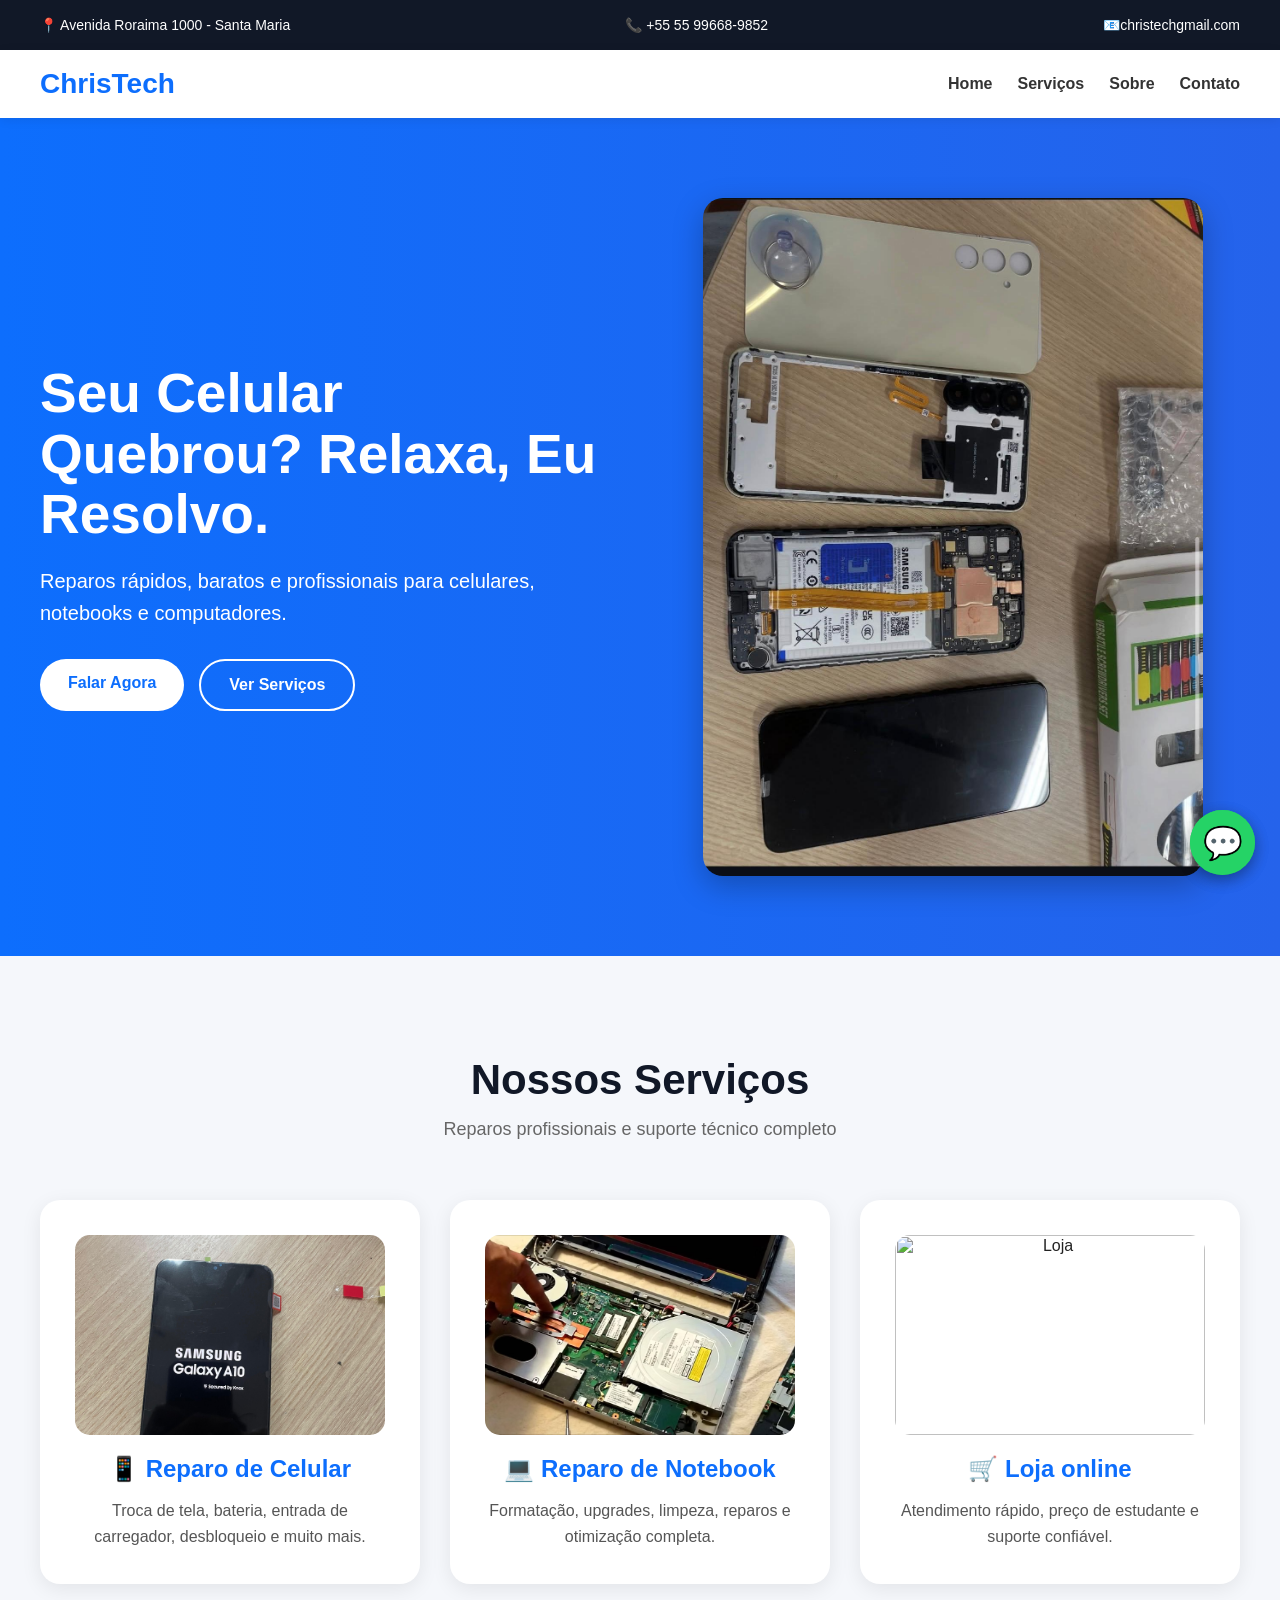
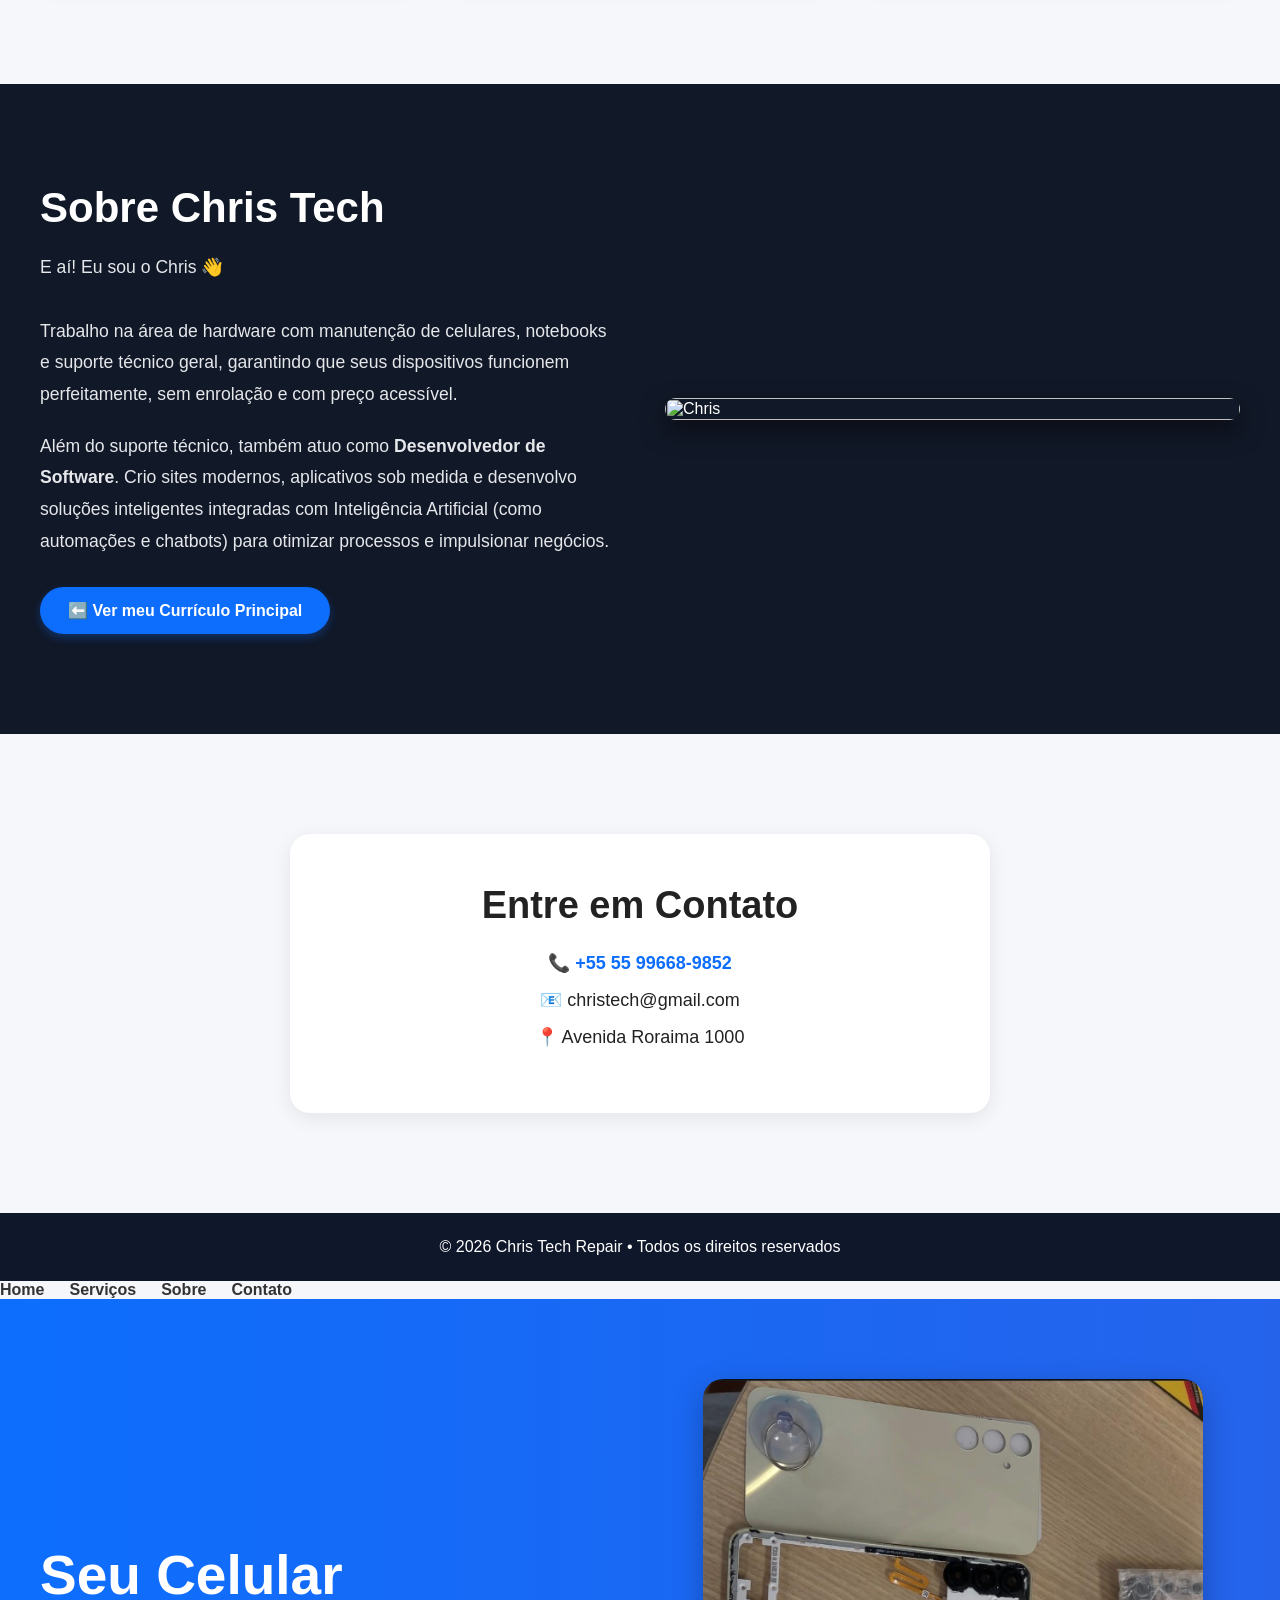
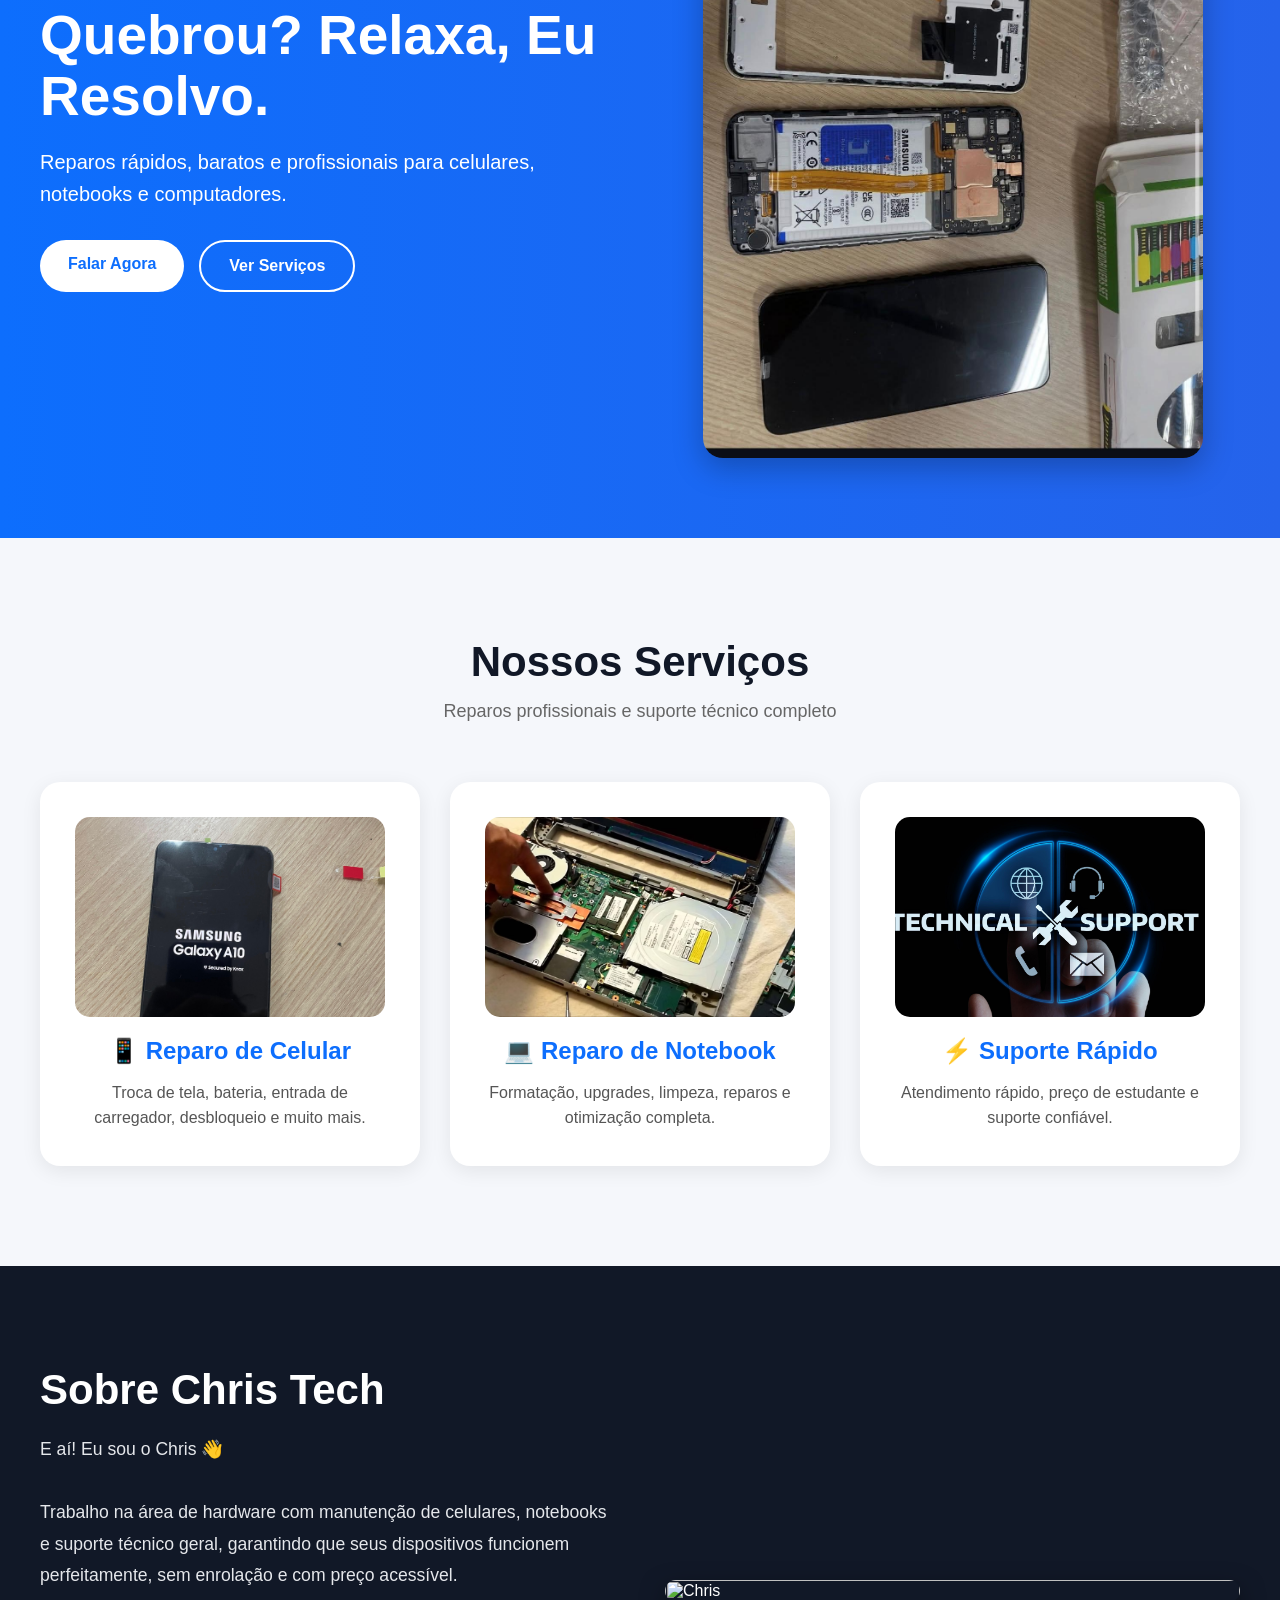
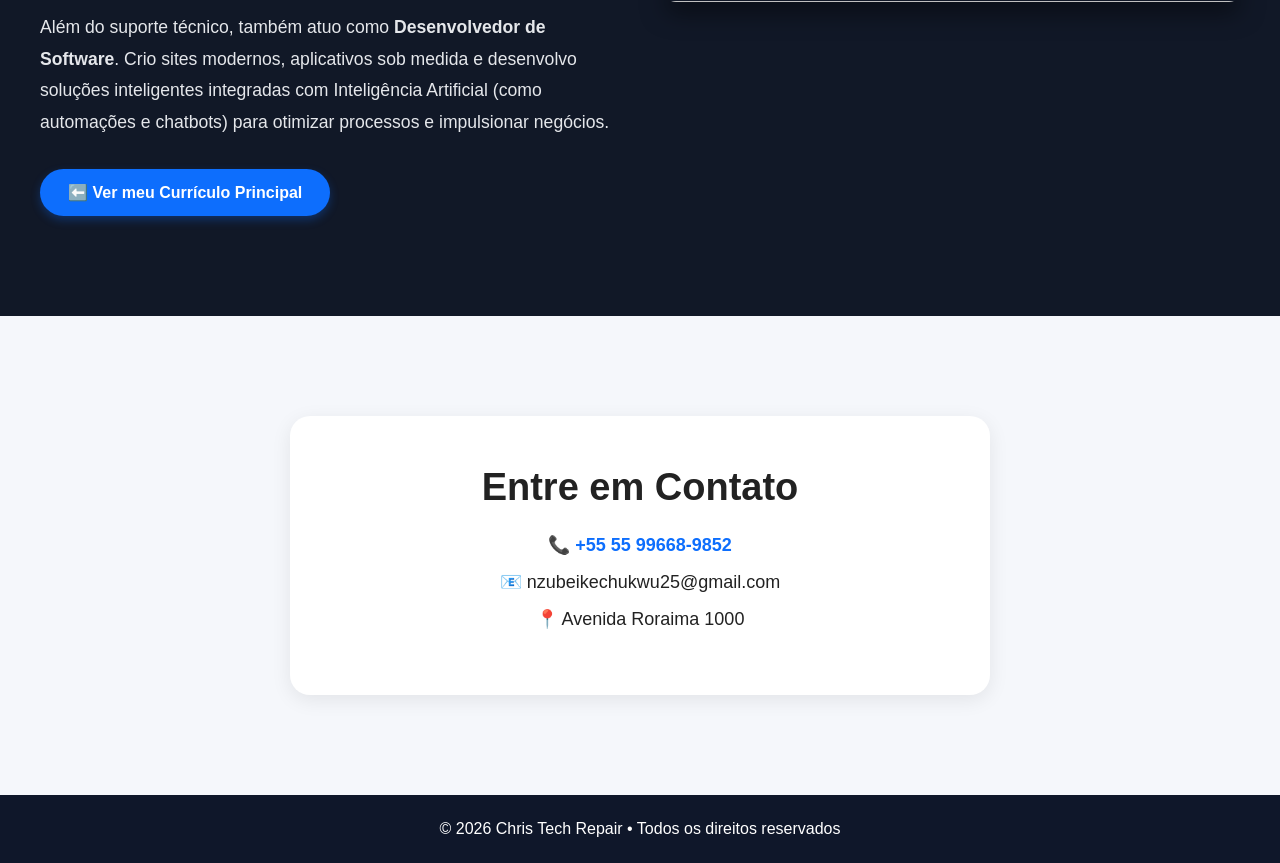
==== chrisTech.html @ 91129346 "Update chrisTech.html" ====
<html lang="pt-BR">
<head>
<meta charset="UTF-8" />
<meta name="viewport" content="width=device-width, initial-scale=1.0"/>

<title>Chris Tech Repair</title>

<style>
    /* RESET */
    * {
        margin:0;
        padding:0;
        box-sizing:border-box;
        font-family:Arial, sans-serif;
    }

    html {
        scroll-behavior:smooth;
    }

    body {
        background:#f5f7fb;
        color:#222;
    }

    /* TOP BAR */
    .top-bar {
        background:#111827;
        color:white;
        padding:12px 40px;
        display:flex;
        justify-content:space-between;
        flex-wrap:wrap;
        font-size:14px;
    }

    .top-bar span {
        margin:5px 0;
    }

    /* NAVBAR */
    nav {
        background:white;
        padding:18px 40px;
        display:flex;
        justify-content:space-between;
        align-items:center;
        box-shadow:0 2px 10px rgba(0,0,0,0.08);
        position:sticky;
        top:0;
        z-index:1000;
    }

    .logo {
        font-size:28px;
        font-weight:bold;
        color:#0d6efd;
    }

    .nav-links {
        display:flex;
        gap:25px;
    }

    .nav-links a {
        text-decoration:none;
        color:#333;
        font-weight:bold;
        transition:0.3s;
    }

    .nav-links a:hover {
        color:#0d6efd;
    }

    /* HERO */
    .hero {
        min-height:90vh;
        display:flex;
        justify-content:center;
        align-items:center;
        padding:80px 40px;
        background:linear-gradient(to right,#0d6efd,#2563eb);
        color:white;
    }

    .hero-container {
        max-width:1200px;
        width:100%;
        display:flex;
        align-items:center;
        justify-content:space-between;
        gap:50px;
        flex-wrap:wrap;
    }

    .hero-text {
        flex:1;
    }

    .hero-text h1 {
        font-size:55px;
        margin-bottom:20px;
        line-height:1.1;
    }

    .hero-text p {
        font-size:20px;
        margin-bottom:30px;
        line-height:1.6;
    }

    .hero-buttons {
        display:flex;
        gap:15px;
        flex-wrap:wrap;
    }

    .btn {
        padding:15px 28px;
        border-radius:40px;
        text-decoration:none;
        font-weight:bold;
        transition:0.3s;
    }

    .btn-primary {
        background:white;
        color:#0d6efd;
    }

    .btn-primary:hover {
        transform:translateY(-4px);
        box-shadow: 0 5px 15px rgba(255,255,255,0.2);
    }

    .btn-secondary {
        border:2px solid white;
        color:white;
    }

    .btn-secondary:hover {
        background:white;
        color:#0d6efd;
    }

    .hero-image {
        flex:1;
        text-align:center;
    }

    .hero-image img {
        width:100%;
        max-width:500px;
        border-radius:20px;
        box-shadow:0 10px 30px rgba(0,0,0,0.25);
    }

    /* SERVICES */
    .services {
        padding:100px 40px;
        text-align:center;
    }

    .section-title {
        font-size:42px;
        margin-bottom:15px;
        color:#111827;
    }

    .section-subtitle {
        color:#666;
        margin-bottom:60px;
        font-size:18px;
    }

    .service-grid {
        display:grid;
        grid-template-columns:repeat(auto-fit,minmax(280px,1fr));
        gap:30px;
    }

    .card {
        background:white;
        padding:35px;
        border-radius:20px;
        box-shadow:0 5px 20px rgba(0,0,0,0.08);
        transition:0.3s;
    }

    .card:hover {
        transform:translateY(-10px);
        box-shadow:0 12px 25px rgba(0,0,0,0.12);
    }

    .card img {
        width:100%;
        height:200px;
        object-fit:cover;
        border-radius:15px;
        margin-bottom:20px;
    }

    .card h3 {
        margin-bottom:15px;
        color:#0d6efd;
        font-size:24px;
    }

    .card p {
        color:#555;
        line-height:1.6;
    }

    /* ABOUT */
    .about {
        padding:100px 40px;
        background:#111827;
        color:white;
    }

    .about-container {
        max-width:1200px;
        margin:auto;
        display:flex;
        align-items:center;
        gap:50px;
        flex-wrap:wrap;
    }

    .about-text {
        flex:1;
        text-align:left;
    }

    .about-text h2 {
        font-size:42px;
        margin-bottom:20px;
        color:#ffffff;
    }

    .about-text p {
        line-height:1.8;
        font-size:1.1rem;
        margin-bottom:20px;
        color:#e5e7eb;
    }

    .about-image {
        flex:1;
    }

    .about-image img {
        width:100%;
        border-radius:20px;
        box-shadow:0 10px 25px rgba(0,0,0,0.5);
    }

    /* ACTIONS & BACK BUTTON */
    .about-actions {
        margin-top: 30px;
        text-align: left;
    }

    .btn-back {
        display: inline-block;
        background: #0d6efd;
        color: #fff;
        padding: 14px 28px;
        border-radius: 40px;
        font-weight: bold;
        text-decoration: none;
        transition: all 0.3s ease;
        box-shadow: 0 4px 10px rgba(13, 110, 253, 0.3);
    }

    .btn-back:hover {
        background: #0b5ed7;
        transform: translateY(-3px);
        box-shadow: 0 6px 15px rgba(13, 110, 253, 0.5);
    }

    /* CONTACT */
    .contact {
        padding:100px 40px;
        text-align:center;
    }

    .contact-box {
        max-width:700px;
        margin:auto;
        background:white;
        padding:50px;
        border-radius:20px;
        box-shadow:0 5px 20px rgba(0,0,0,0.08);
    }

    .contact-box h2 {
        margin-bottom:25px;
        font-size:38px;
    }

    .contact-box p {
        margin:15px 0;
        font-size:18px;
    }

    /* WHATSAPP */
    .whatsapp {
        position:fixed;
        bottom:25px;
        right:25px;
        background:#25D366;
        color:white;
        width:65px;
        height:65px;
        border-radius:50%;
        display:flex;
        justify-content:center;
        align-items:center;
        font-size:32px;
        text-decoration:none;
        box-shadow:0 5px 15px rgba(0,0,0,0.2);
        transition: 0.3s ease;
        z-index: 999;
    }

    .whatsapp:hover {
        transform: scale(1.1);
    }

    /* FOOTER */
    footer {
        background:#0f172a;
        color:white;
        text-align:center;
        padding:25px;
    }

    /* MOBILE RESPONSIVE */
    @media(max-width:900px){
        .hero-text h1{
            font-size:40px;
        }

        .hero{
            text-align:center;
        }

        .hero-buttons {
            justify-content: center;
        }

        .nav-links{
            display:none;
        }

        .top-bar{
            flex-direction:column;
            text-align:center;
        }

        .about-text {
            text-align: center;
        }

        .about-actions {
            text-align: center;
        }
    }
</style>
</head>

<body>

<div class="top-bar">
    <span>📍 Avenida Roraima 1000 - Santa Maria</span>
    <span><a href="redirect.html" style="color: inherit; text-decoration: none;">📞 +55 55 99668-9852</a></span>
    <span>📧christechgmail.com</span>
</div>

<nav>
    <div class="logo">ChrisTech</div>
    <div class="nav-links">
        <a href="#">Home</a>
        <a href="#services">Serviços</a>
        <a href="#about">Sobre</a>
        <a href="#contact">Contato</a>
    </div>
</nav>

<section class="hero">
    <div class="hero-container">
        <div class="hero-text">
            <h1>Seu Celular Quebrou? Relaxa, Eu Resolvo.</h1>
            <p>
                Reparos rápidos, baratos e profissionais para celulares,
                notebooks e computadores.
            </p>
            <div class="hero-buttons">
                <a href="redirect.html" class="btn btn-primary">Falar Agora</a>
                <a href="#services" class="btn btn-secondary">Ver Serviços</a>
            </div>
        </div>
        <div class="hero-image">
            <img src="repair.jpg" alt="Repair">
        </div>
    </div>
</section>

<section class="services" id="services">
    <h2 class="section-title">Nossos Serviços</h2>
    <p class="section-subtitle">
        Reparos profissionais e suporte técnico completo
    </p>

    <div class="service-grid">
        <div class="card">
            <img src="phone-repair.jpg" alt="Phone Repair">
            <h3>📱 Reparo de Celular</h3>
            <p>
                Troca de tela, bateria, entrada de carregador,
                desbloqueio e muito mais.
            </p>
        </div>

        <div class="card">
            <img src="laptop-repair.jpg" alt="Laptop Repair">
            <h3>💻 Reparo de Notebook</h3>
            <p>
                Formatação, upgrades, limpeza,
                reparos e otimização completa.
            </p>
        </div>

        <div class="card">
            <img src="loja.webp" alt="Loja">
            <h3>🛒 Loja online</h3></h3>
            <p>
                Atendimento rápido, preço de estudante
                e suporte confiável.
            </p>
        </div>
    </div>
</section>

<section class="about" id="about">
    <div class="about-container">
        <div class="about-text">
            <h2>Sobre Chris Tech</h2>
            <p>
                E aí! Eu sou o Chris 👋<br><br>
                Trabalho na área de hardware com manutenção de celulares, notebooks e suporte técnico geral, garantindo que seus dispositivos funcionem perfeitamente, sem enrolação e com preço acessível.
            </p>
            <p>
                Além do suporte técnico, também atuo como <strong>Desenvolvedor de Software</strong>. Crio sites modernos, aplicativos sob medida e desenvolvo soluções inteligentes integradas com Inteligência Artificial (como automações e chatbots) para otimizar processos e impulsionar negócios.
            </p>
            
            <div class="about-actions">
                <a href="index.html" class="btn-back">⬅️ Ver meu Currículo Principal</a>
            </div>
        </div>

        <div class="about-image">
            <img src="profile.jpg" alt="Chris">
        </div>
    </div>
</section>

<section class="contact" id="contact">
    <div class="contact-box">
        <h2>Entre em Contato</h2>
        <p><a href="redirect.html" style="color: #0d6efd; text-decoration: none; font-weight: bold;">📞 +55 55 99668-9852</a></p>
        <p>📧 christech@gmail.com</p>
        <p>📍 Avenida Roraima 1000</p>
    </div>
</section>

<a class="whatsapp" href="redirect.html">💬</a>

<footer>
    <p>© 2026 Chris Tech Repair • Todos os direitos reservados</p>
</footer>
    <div class="nav-links">
        <a href="#">Home</a>
        <a href="#services">Serviços</a>
        <a href="#about">Sobre</a>
        <a href="#contact">Contato</a>
    </div>
</nav>

<section class="hero">
    <div class="hero-container">
        <div class="hero-text">
            <h1>Seu Celular Quebrou? Relaxa, Eu Resolvo.</h1>
            <p>
                Reparos rápidos, baratos e profissionais para celulares,
                notebooks e computadores.
            </p>
            <div class="hero-buttons">
                <a href="redirect.html" class="btn btn-primary">Falar Agora</a>
                <a href="#services" class="btn btn-secondary">Ver Serviços</a>
            </div>
        </div>
        <div class="hero-image">
            <img src="repair.jpg" alt="Repair">
        </div>
    </div>
</section>

<section class="services" id="services">
    <h2 class="section-title">Nossos Serviços</h2>
    <p class="section-subtitle">
        Reparos profissionais e suporte técnico completo
    </p>

    <div class="service-grid">
        <div class="card">
            <img src="phone-repair.jpg" alt="Phone Repair">
            <h3>📱 Reparo de Celular</h3>
            <p>
                Troca de tela, bateria, entrada de carregador,
                desbloqueio e muito mais.
            </p>
        </div>

        <div class="card">
            <img src="laptop-repair.jpg" alt="Laptop Repair">
            <h3>💻 Reparo de Notebook</h3>
            <p>
                Formatação, upgrades, limpeza,
                reparos e otimização completa.
            </p>
        </div>

        <div class="card">
            <img src="support.jpg" alt="Support">
            <h3>⚡ Suporte Rápido</h3>
            <p>
                Atendimento rápido, preço de estudante
                e suporte confiável.
            </p>
        </div>
    </div>
</section>

<section class="about" id="about">
    <div class="about-container">
        <div class="about-text">
            <h2>Sobre Chris Tech</h2>
            <p>
                E aí! Eu sou o Chris 👋<br><br>
                Trabalho na área de hardware com manutenção de celulares, notebooks e suporte técnico geral, garantindo que seus dispositivos funcionem perfeitamente, sem enrolação e com preço acessível.
            </p>
            <p>
                Além do suporte técnico, também atuo como <strong>Desenvolvedor de Software</strong>. Crio sites modernos, aplicativos sob medida e desenvolvo soluções inteligentes integradas com Inteligência Artificial (como automações e chatbots) para otimizar processos e impulsionar negócios.
            </p>
            
            <div class="about-actions">
                <a href="index.html" class="btn-back">⬅️ Ver meu Currículo Principal</a>
            </div>
        </div>

        <div class="about-image">
            <img src="profile.jpg" alt="Chris">
        </div>
    </div>
</section>

<section class="contact" id="contact">
    <div class="contact-box">
        <h2>Entre em Contato</h2>
        <p><a href="redirect.html" style="color: #0d6efd; text-decoration: none; font-weight: bold;">📞 +55 55 99668-9852</a></p>
        <p>📧 nzubeikechukwu25@gmail.com</p>
        <p>📍 Avenida Roraima 1000</p>
    </div>
</section>

<a class="whatsapp" href="redirect.html">💬</a>

<footer>
    <p>© 2026 Chris Tech Repair • Todos os direitos reservados</p>
</footer>

</body>
    <!-- Google tag (gtag.js) -->
<script async src="https://www.googletagmanager.com/gtag/js?id=G-8LWKJB76ZL">
</script>
<script>
  window.dataLayer = window.dataLayer || [];
  function gtag(){dataLayer.push(arguments);}
  gtag('js', new Date());

  gtag('config', 'G-8LWKJB76ZL');
</script>
</body>
    
</html>
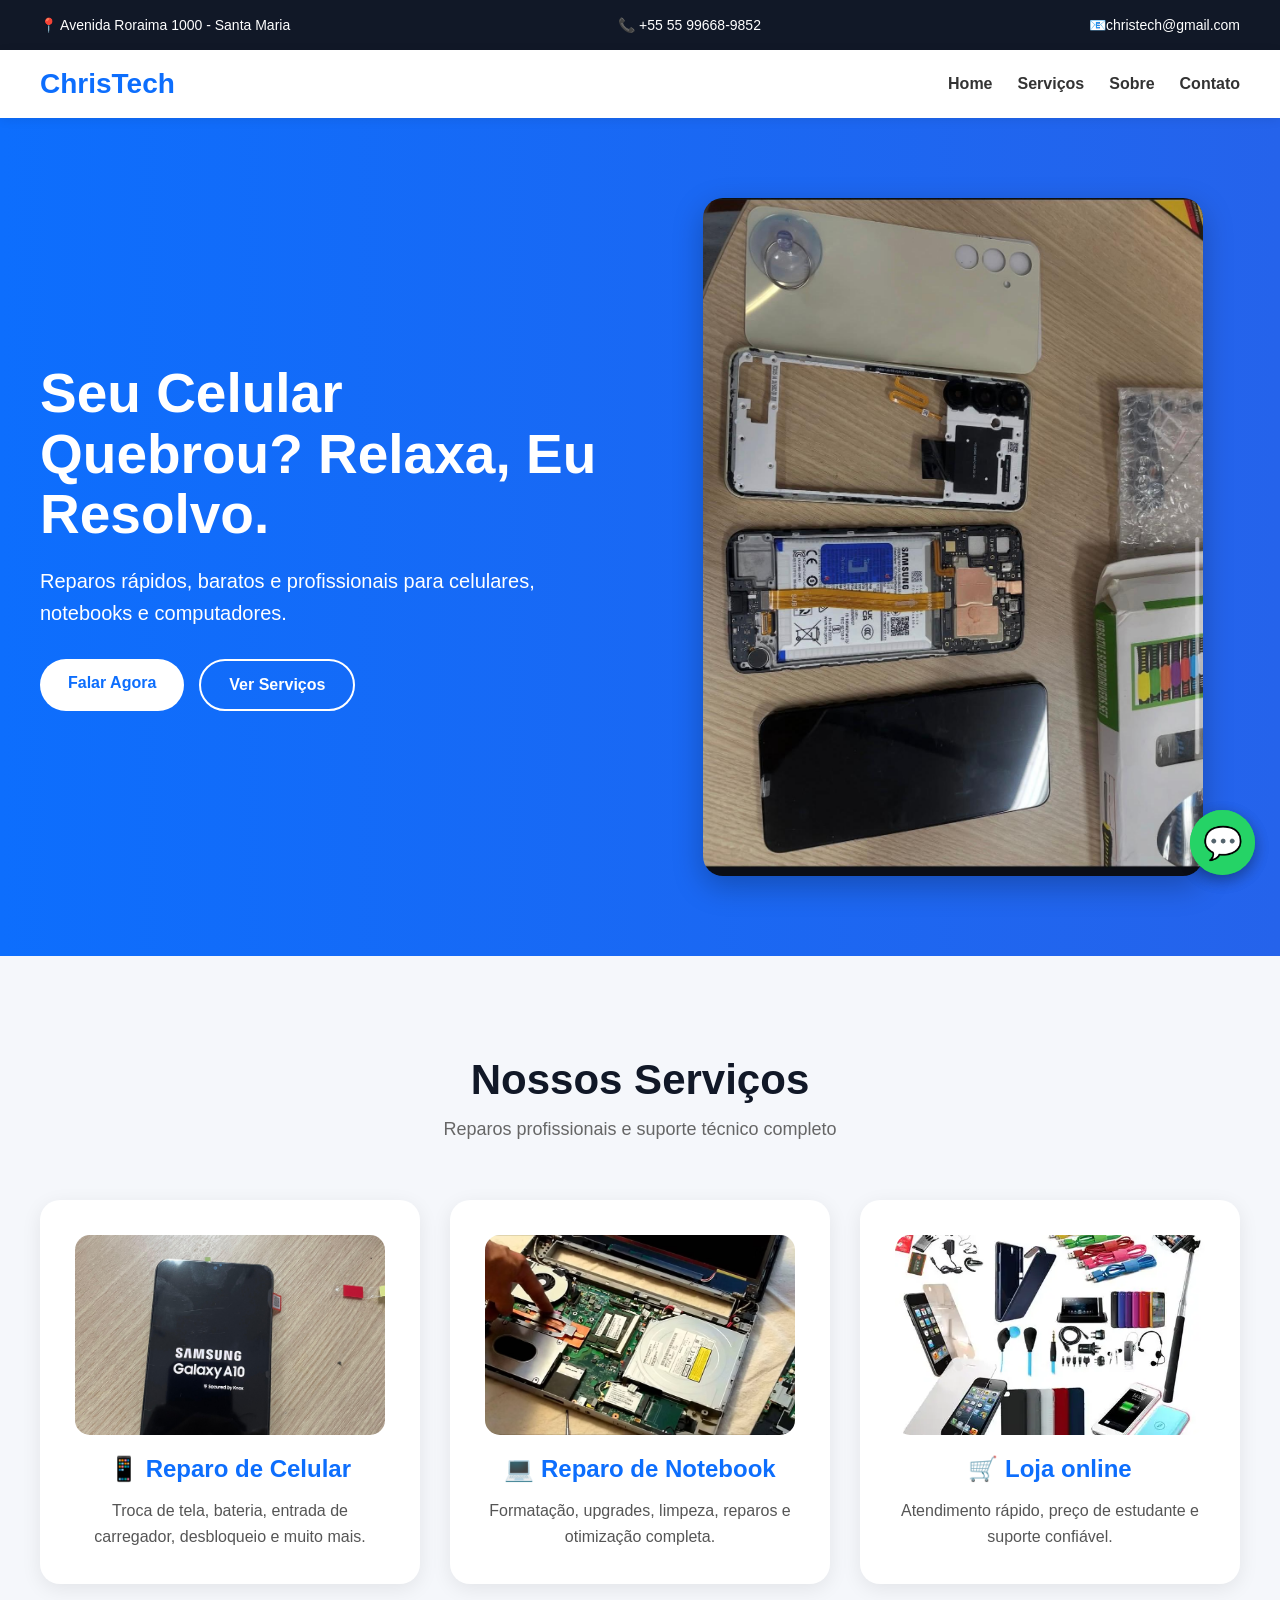
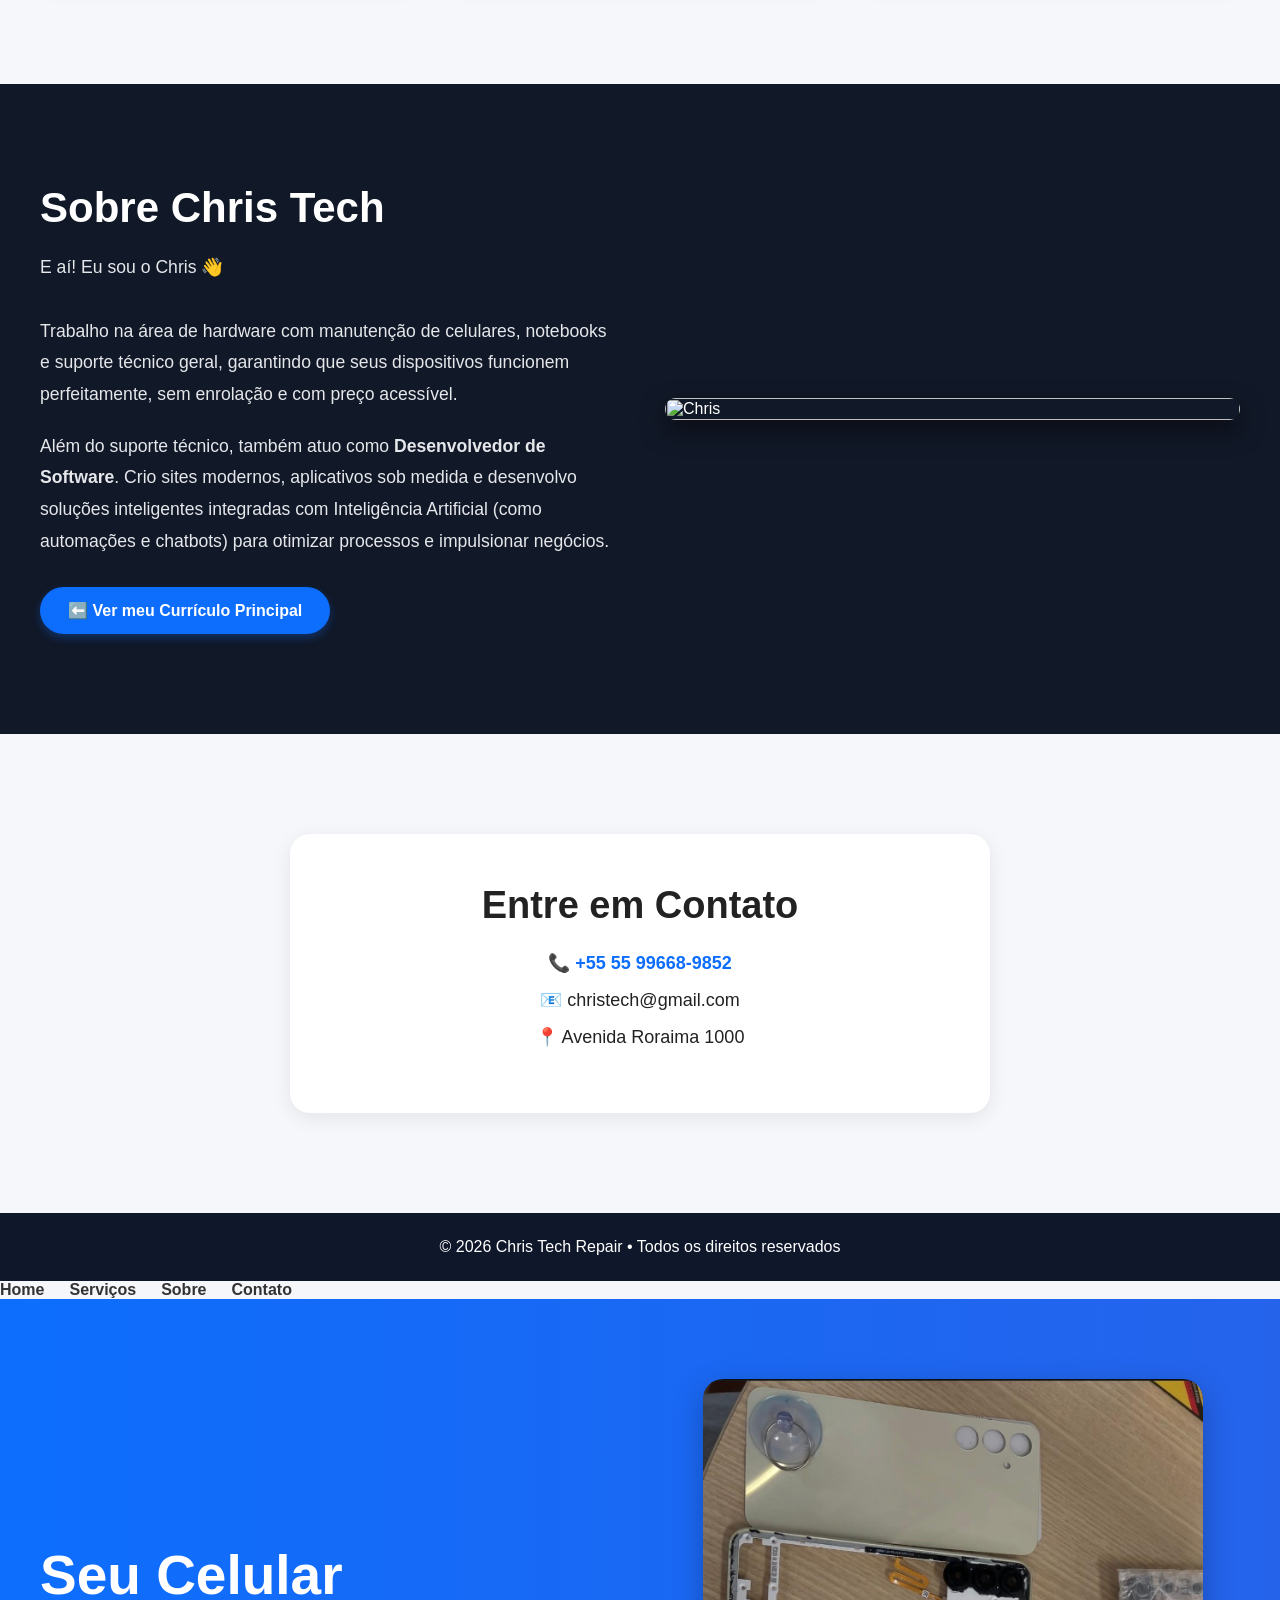
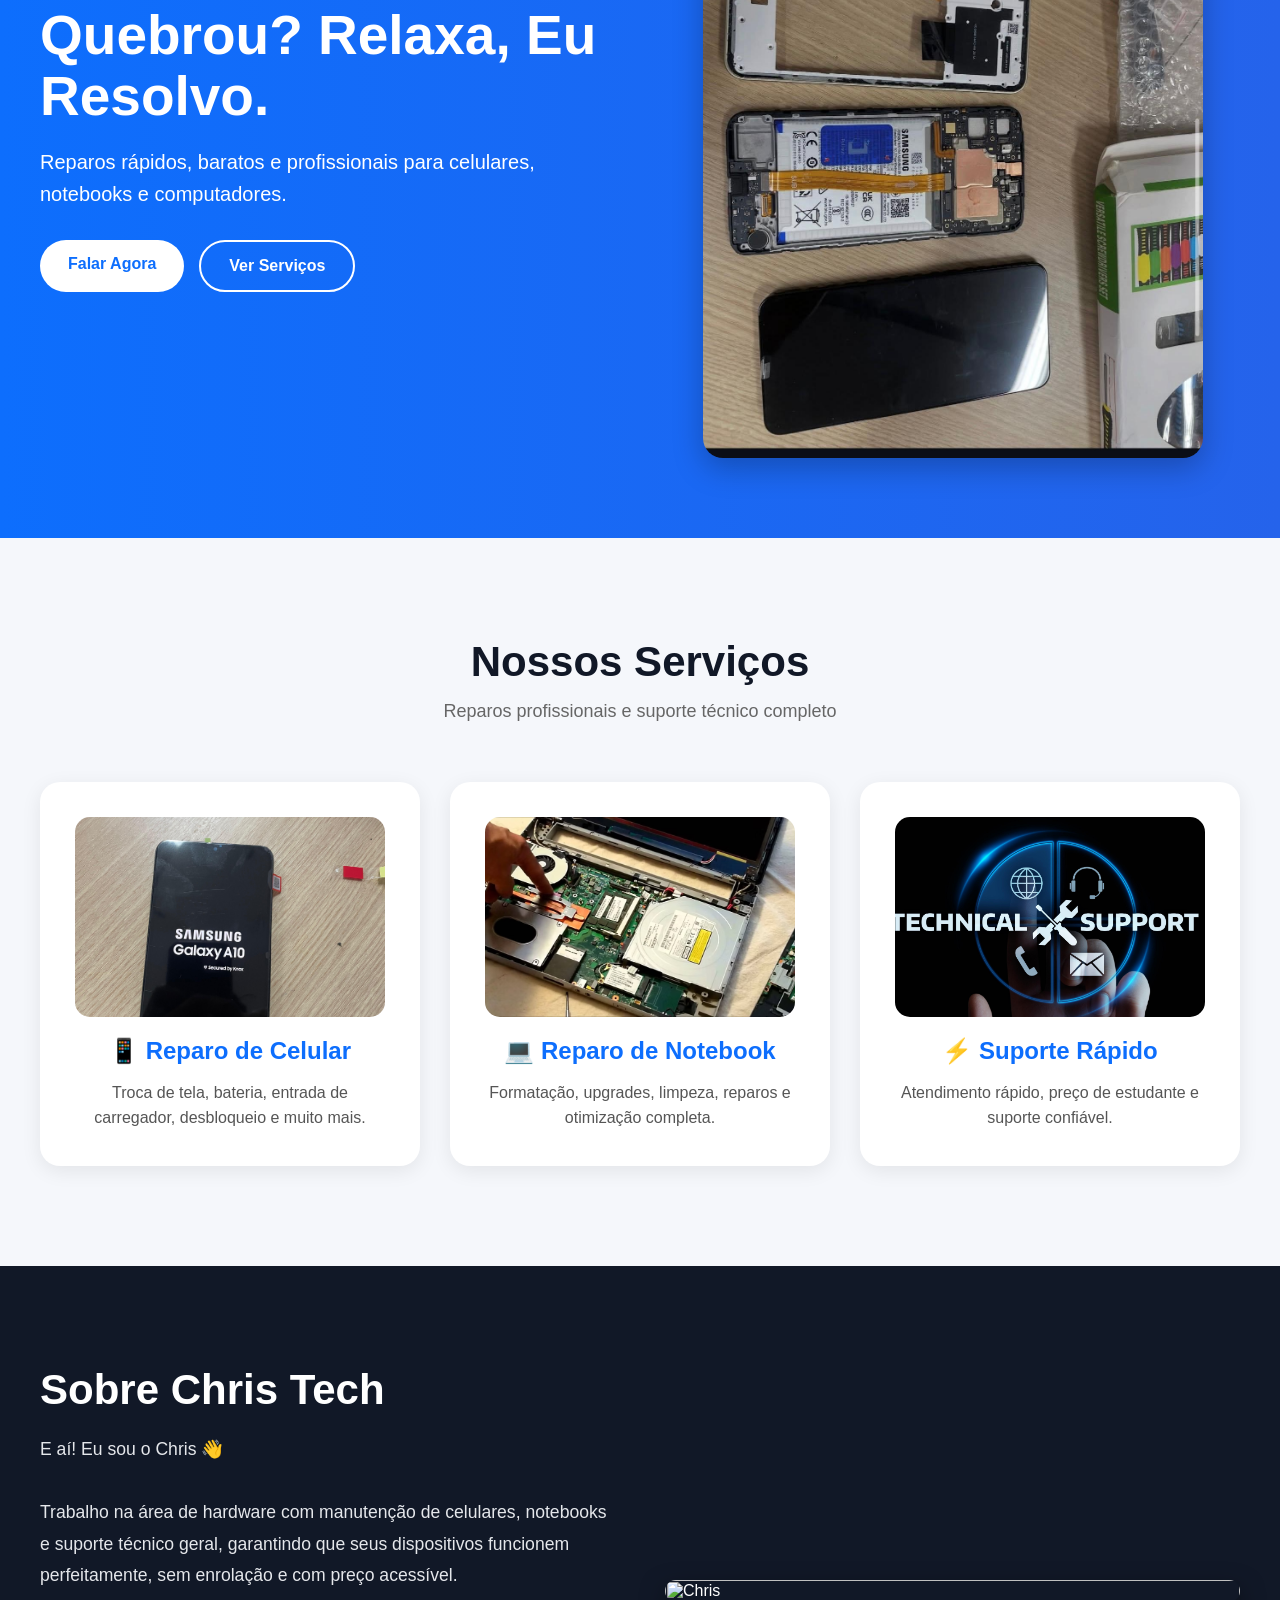
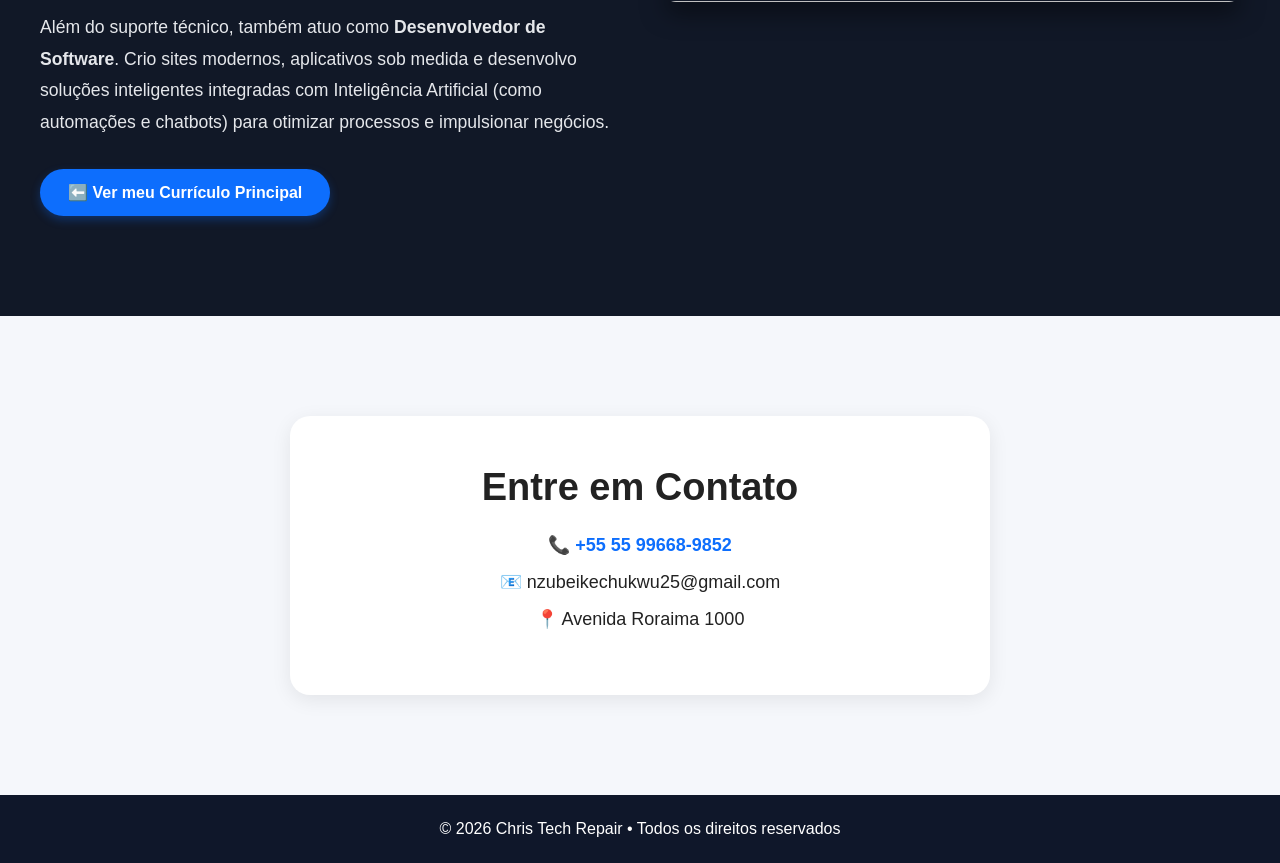
==== commit 61372778: "Update chrisTech.html" ====
--- a/chrisTech.html
+++ b/chrisTech.html
@@ -376,7 +376,7 @@
 <div class="top-bar">
     <span>📍 Avenida Roraima 1000 - Santa Maria</span>
     <span><a href="redirect.html" style="color: inherit; text-decoration: none;">📞 +55 55 99668-9852</a></span>
-    <span>📧christechgmail.com</span>
+    <span>📧christech@gmail.com</span>
 </div>
 
 <nav>
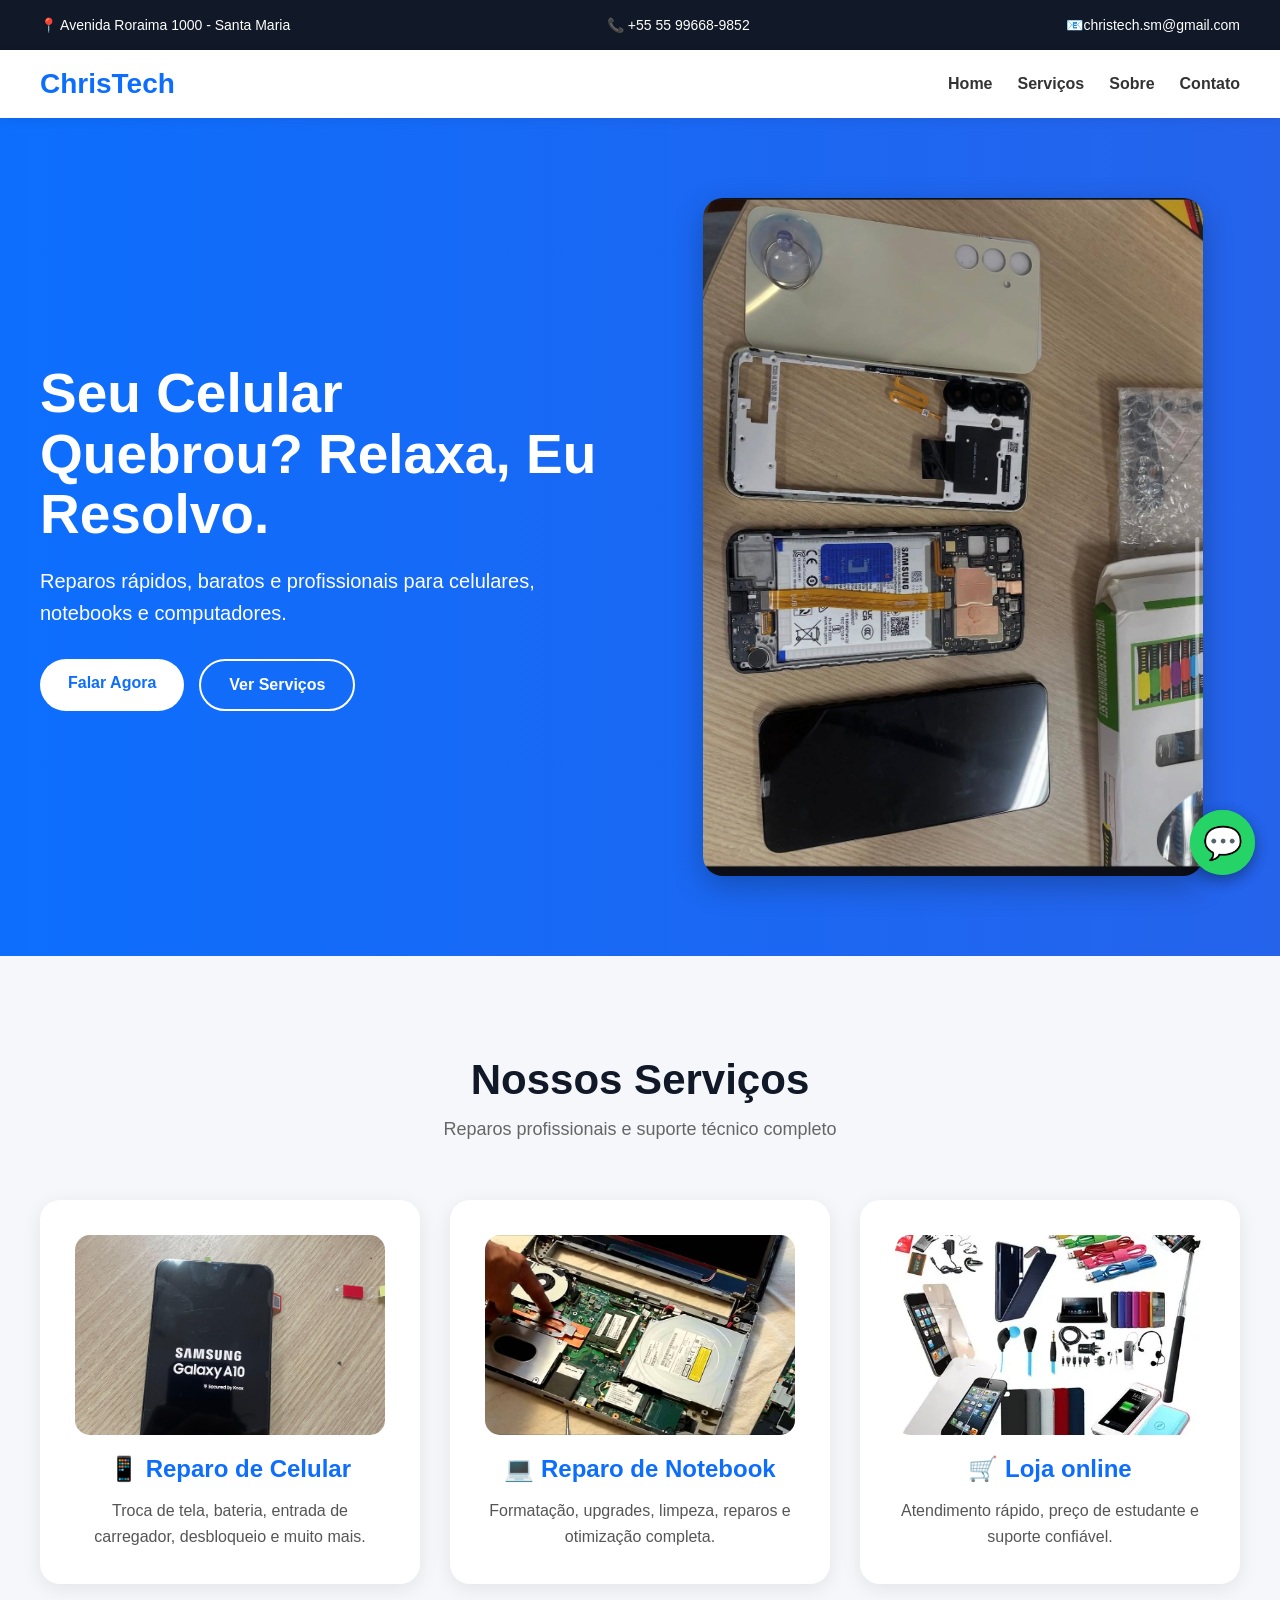
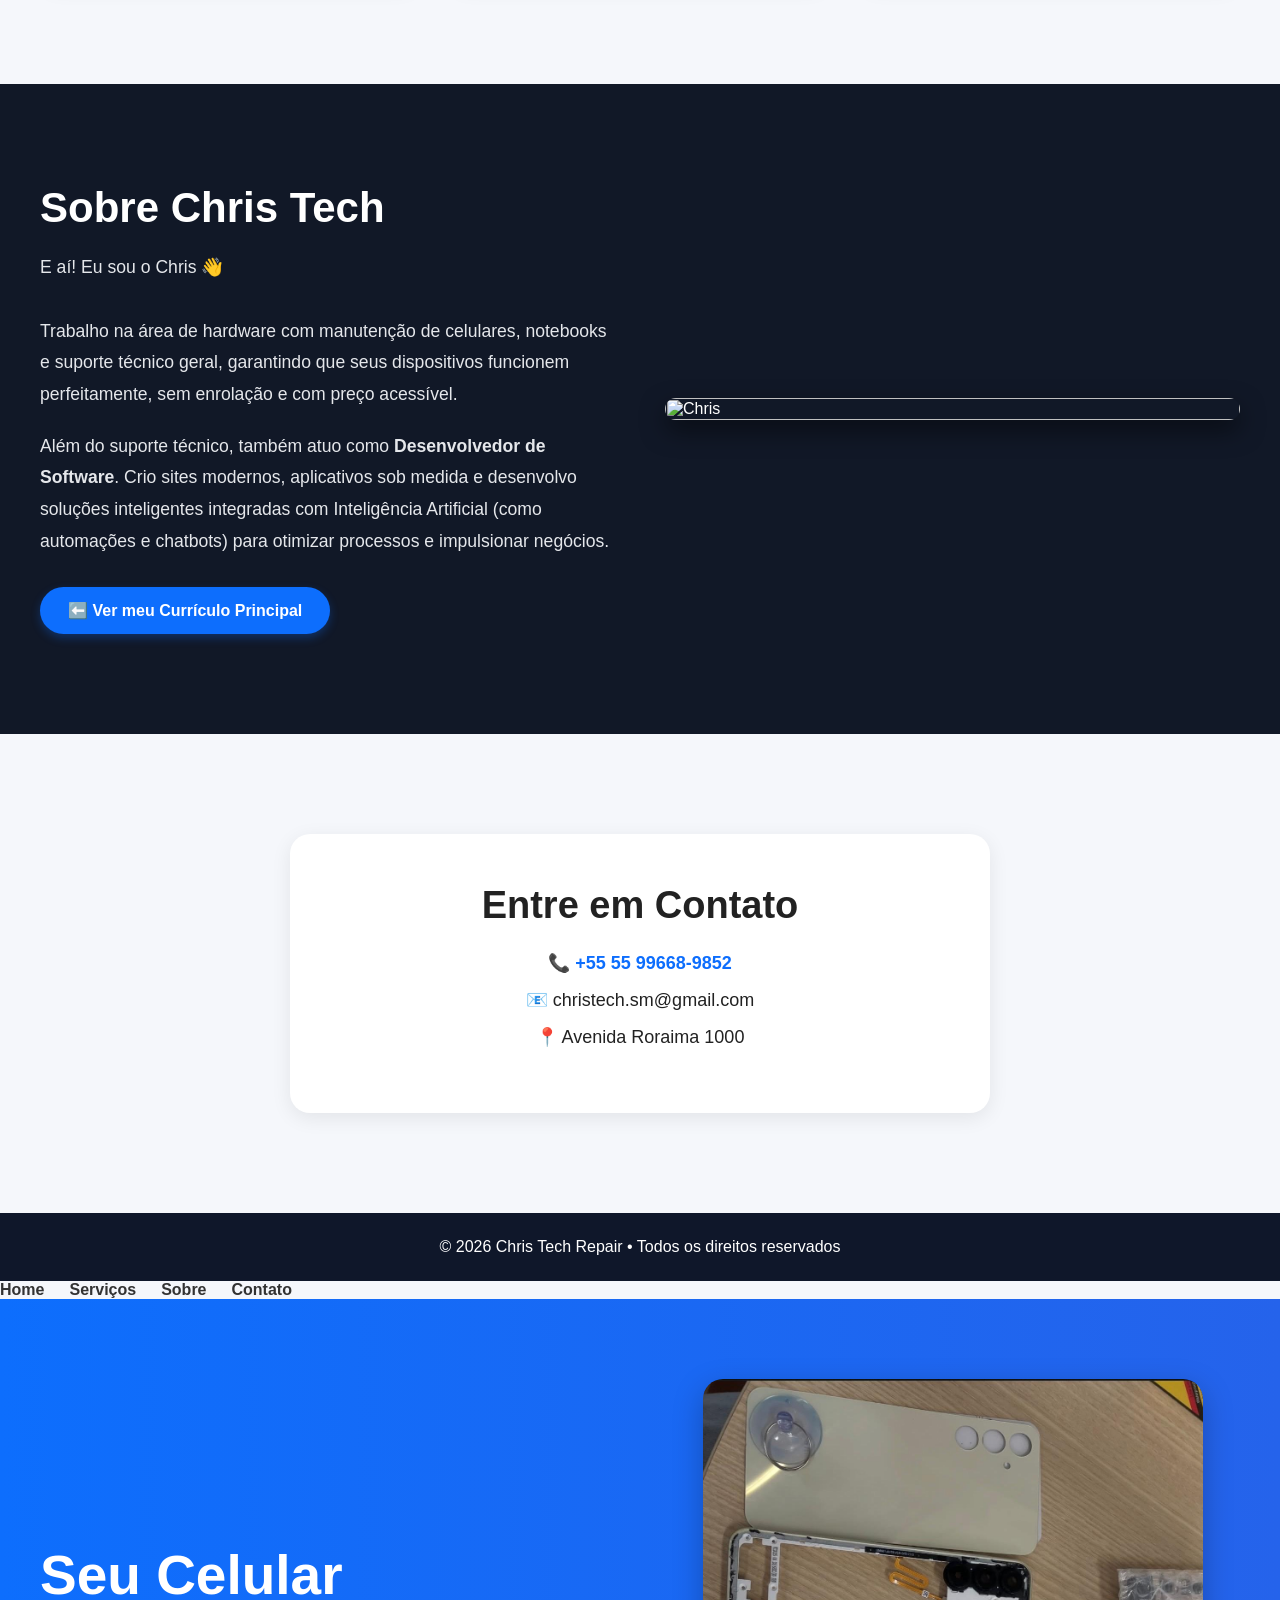
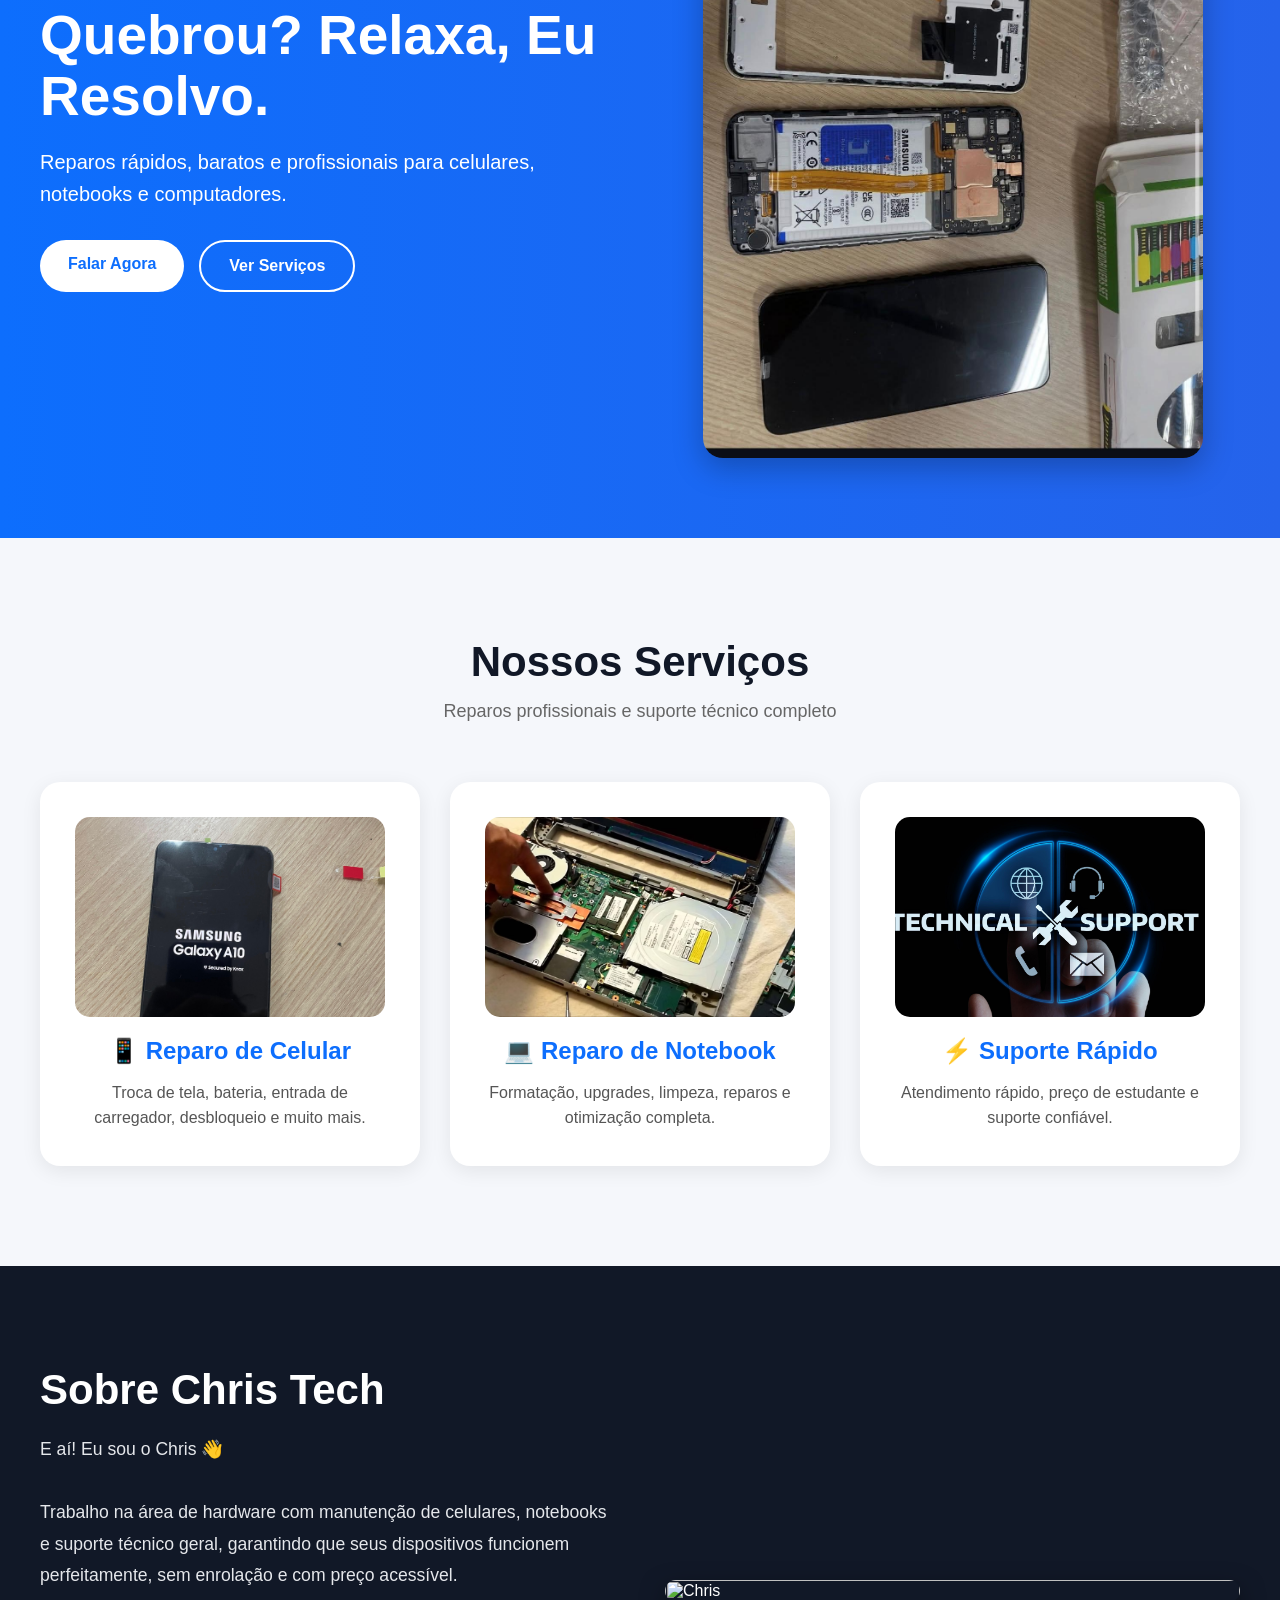
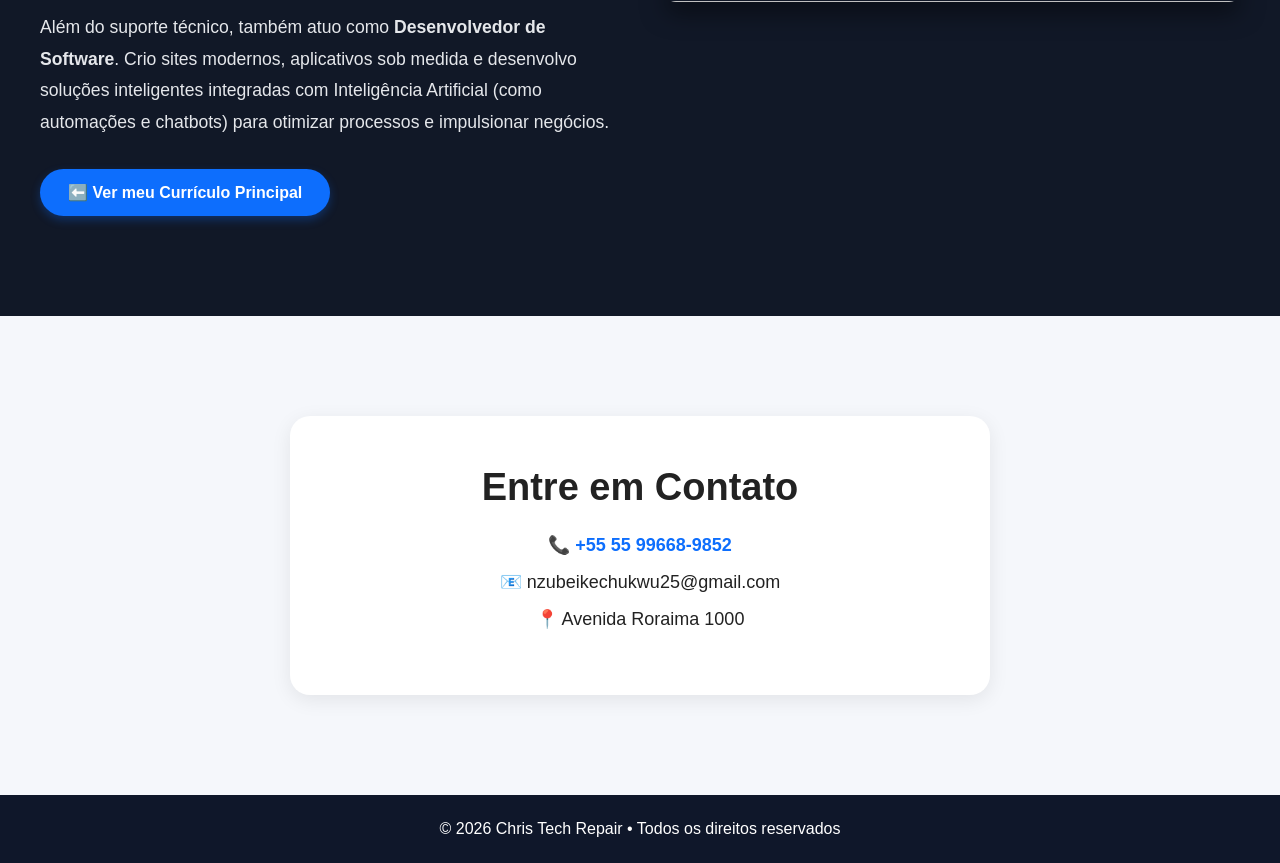
==== commit b47fcc75: "Update chrisTech.html" ====
--- a/chrisTech.html
+++ b/chrisTech.html
@@ -376,7 +376,7 @@
 <div class="top-bar">
     <span>📍 Avenida Roraima 1000 - Santa Maria</span>
     <span><a href="redirect.html" style="color: inherit; text-decoration: none;">📞 +55 55 99668-9852</a></span>
-    <span>📧christech@gmail.com</span>
+    <span>📧christech.sm@gmail.com</span>
 </div>
 
 <nav>
@@ -471,7 +471,7 @@
     <div class="contact-box">
         <h2>Entre em Contato</h2>
         <p><a href="redirect.html" style="color: #0d6efd; text-decoration: none; font-weight: bold;">📞 +55 55 99668-9852</a></p>
-        <p>📧 christech@gmail.com</p>
+        <p>📧 christech.sm@gmail.com</p>
         <p>📍 Avenida Roraima 1000</p>
     </div>
 </section>
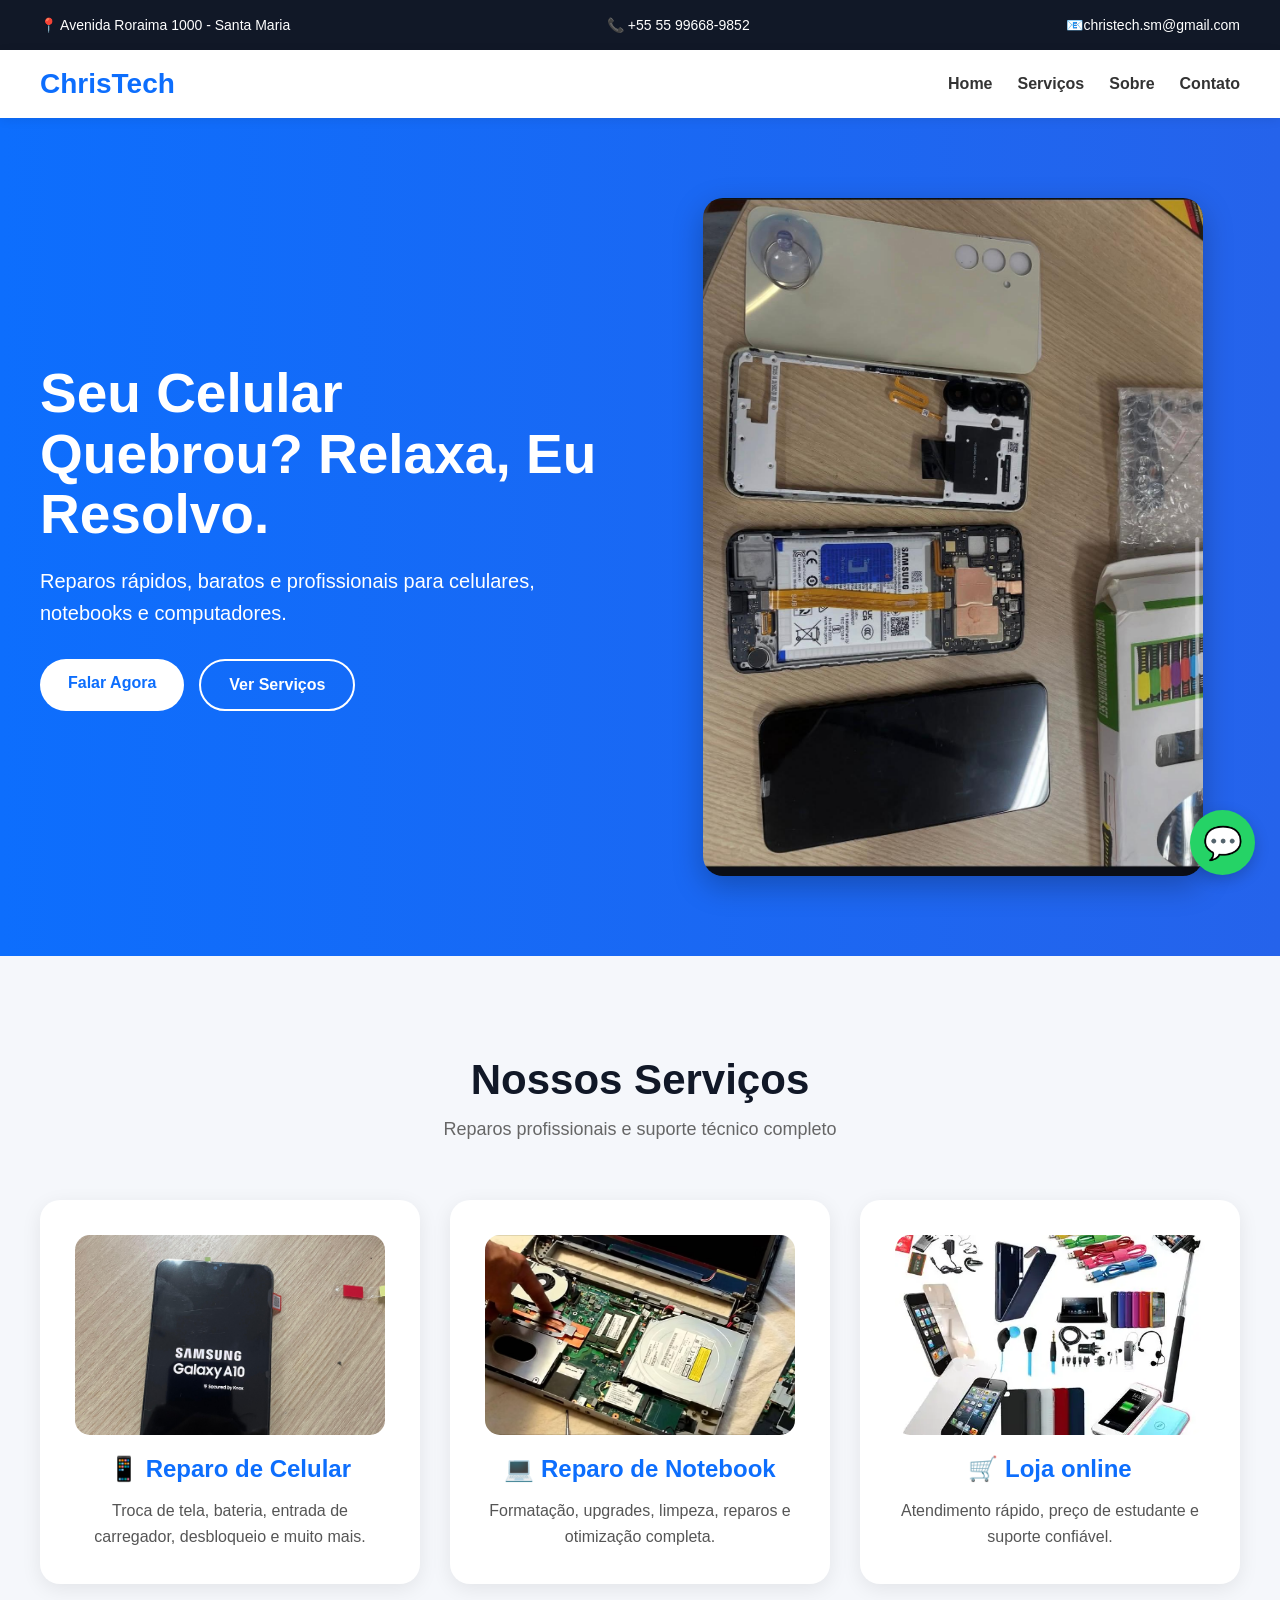
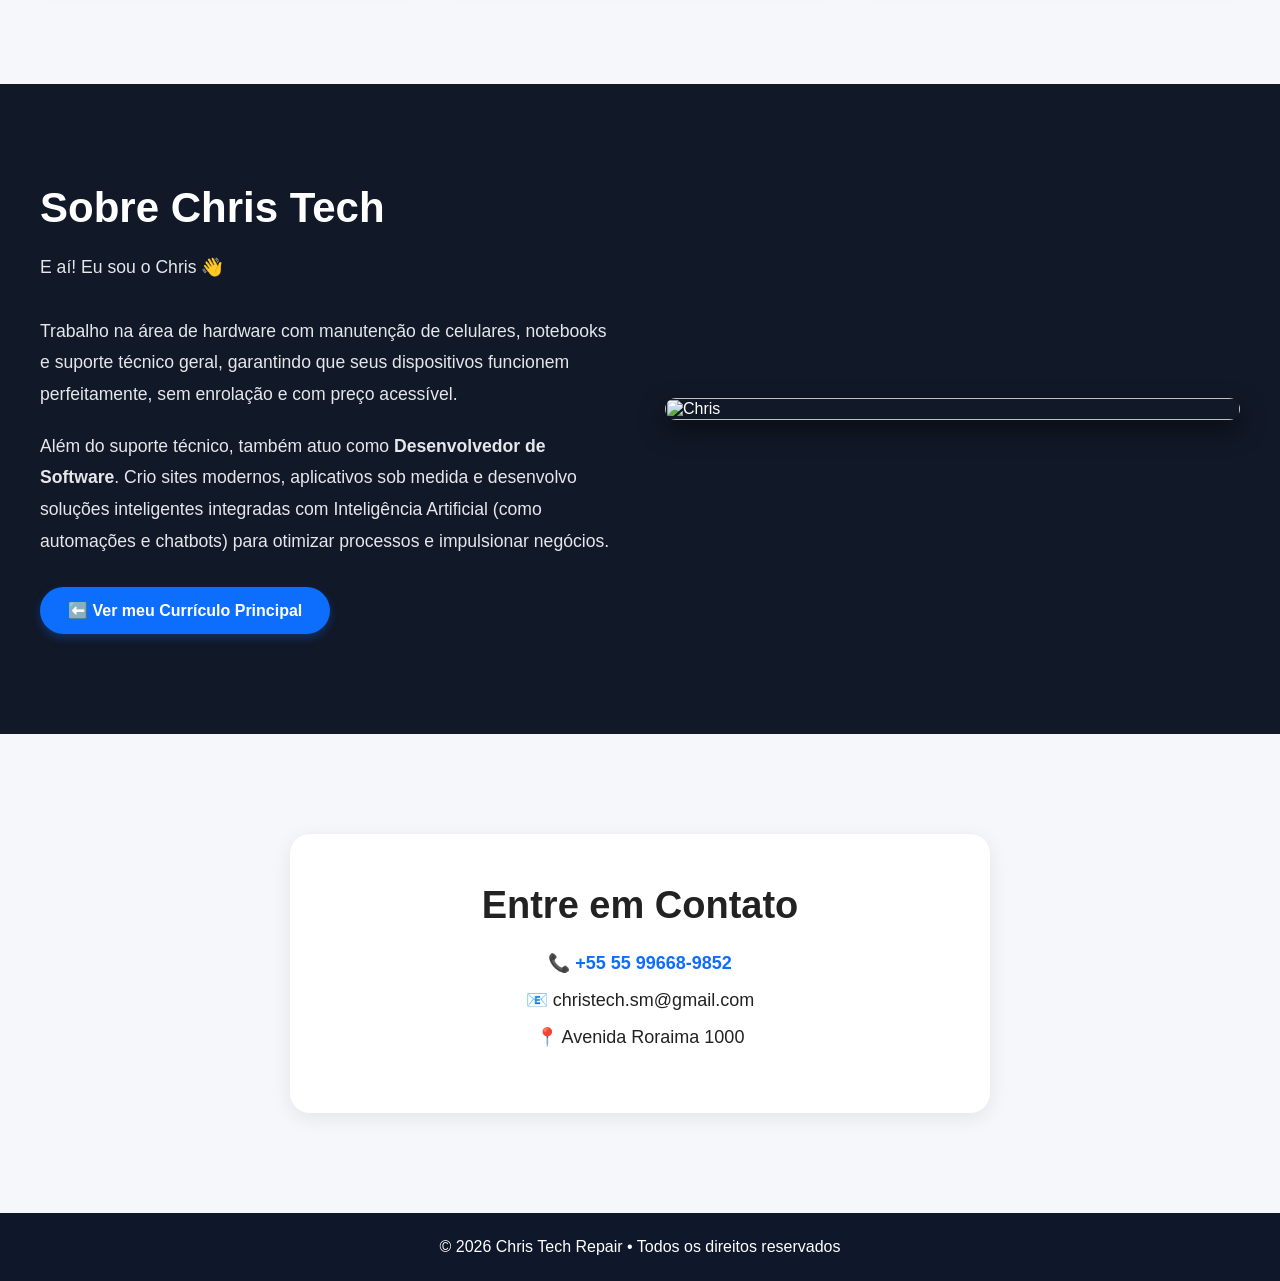
==== commit 8aff4e10: "Update chrisTech.html" ====
--- a/chrisTech.html
+++ b/chrisTech.html
@@ -481,106 +481,6 @@
 <footer>
     <p>© 2026 Chris Tech Repair • Todos os direitos reservados</p>
 </footer>
-    <div class="nav-links">
-        <a href="#">Home</a>
-        <a href="#services">Serviços</a>
-        <a href="#about">Sobre</a>
-        <a href="#contact">Contato</a>
-    </div>
-</nav>
-
-<section class="hero">
-    <div class="hero-container">
-        <div class="hero-text">
-            <h1>Seu Celular Quebrou? Relaxa, Eu Resolvo.</h1>
-            <p>
-                Reparos rápidos, baratos e profissionais para celulares,
-                notebooks e computadores.
-            </p>
-            <div class="hero-buttons">
-                <a href="redirect.html" class="btn btn-primary">Falar Agora</a>
-                <a href="#services" class="btn btn-secondary">Ver Serviços</a>
-            </div>
-        </div>
-        <div class="hero-image">
-            <img src="repair.jpg" alt="Repair">
-        </div>
-    </div>
-</section>
-
-<section class="services" id="services">
-    <h2 class="section-title">Nossos Serviços</h2>
-    <p class="section-subtitle">
-        Reparos profissionais e suporte técnico completo
-    </p>
-
-    <div class="service-grid">
-        <div class="card">
-            <img src="phone-repair.jpg" alt="Phone Repair">
-            <h3>📱 Reparo de Celular</h3>
-            <p>
-                Troca de tela, bateria, entrada de carregador,
-                desbloqueio e muito mais.
-            </p>
-        </div>
-
-        <div class="card">
-            <img src="laptop-repair.jpg" alt="Laptop Repair">
-            <h3>💻 Reparo de Notebook</h3>
-            <p>
-                Formatação, upgrades, limpeza,
-                reparos e otimização completa.
-            </p>
-        </div>
-
-        <div class="card">
-            <img src="support.jpg" alt="Support">
-            <h3>⚡ Suporte Rápido</h3>
-            <p>
-                Atendimento rápido, preço de estudante
-                e suporte confiável.
-            </p>
-        </div>
-    </div>
-</section>
-
-<section class="about" id="about">
-    <div class="about-container">
-        <div class="about-text">
-            <h2>Sobre Chris Tech</h2>
-            <p>
-                E aí! Eu sou o Chris 👋<br><br>
-                Trabalho na área de hardware com manutenção de celulares, notebooks e suporte técnico geral, garantindo que seus dispositivos funcionem perfeitamente, sem enrolação e com preço acessível.
-            </p>
-            <p>
-                Além do suporte técnico, também atuo como <strong>Desenvolvedor de Software</strong>. Crio sites modernos, aplicativos sob medida e desenvolvo soluções inteligentes integradas com Inteligência Artificial (como automações e chatbots) para otimizar processos e impulsionar negócios.
-            </p>
-            
-            <div class="about-actions">
-                <a href="index.html" class="btn-back">⬅️ Ver meu Currículo Principal</a>
-            </div>
-        </div>
-
-        <div class="about-image">
-            <img src="profile.jpg" alt="Chris">
-        </div>
-    </div>
-</section>
-
-<section class="contact" id="contact">
-    <div class="contact-box">
-        <h2>Entre em Contato</h2>
-        <p><a href="redirect.html" style="color: #0d6efd; text-decoration: none; font-weight: bold;">📞 +55 55 99668-9852</a></p>
-        <p>📧 nzubeikechukwu25@gmail.com</p>
-        <p>📍 Avenida Roraima 1000</p>
-    </div>
-</section>
-
-<a class="whatsapp" href="redirect.html">💬</a>
-
-<footer>
-    <p>© 2026 Chris Tech Repair • Todos os direitos reservados</p>
-</footer>
 
 </body>
     <!-- Google tag (gtag.js) -->
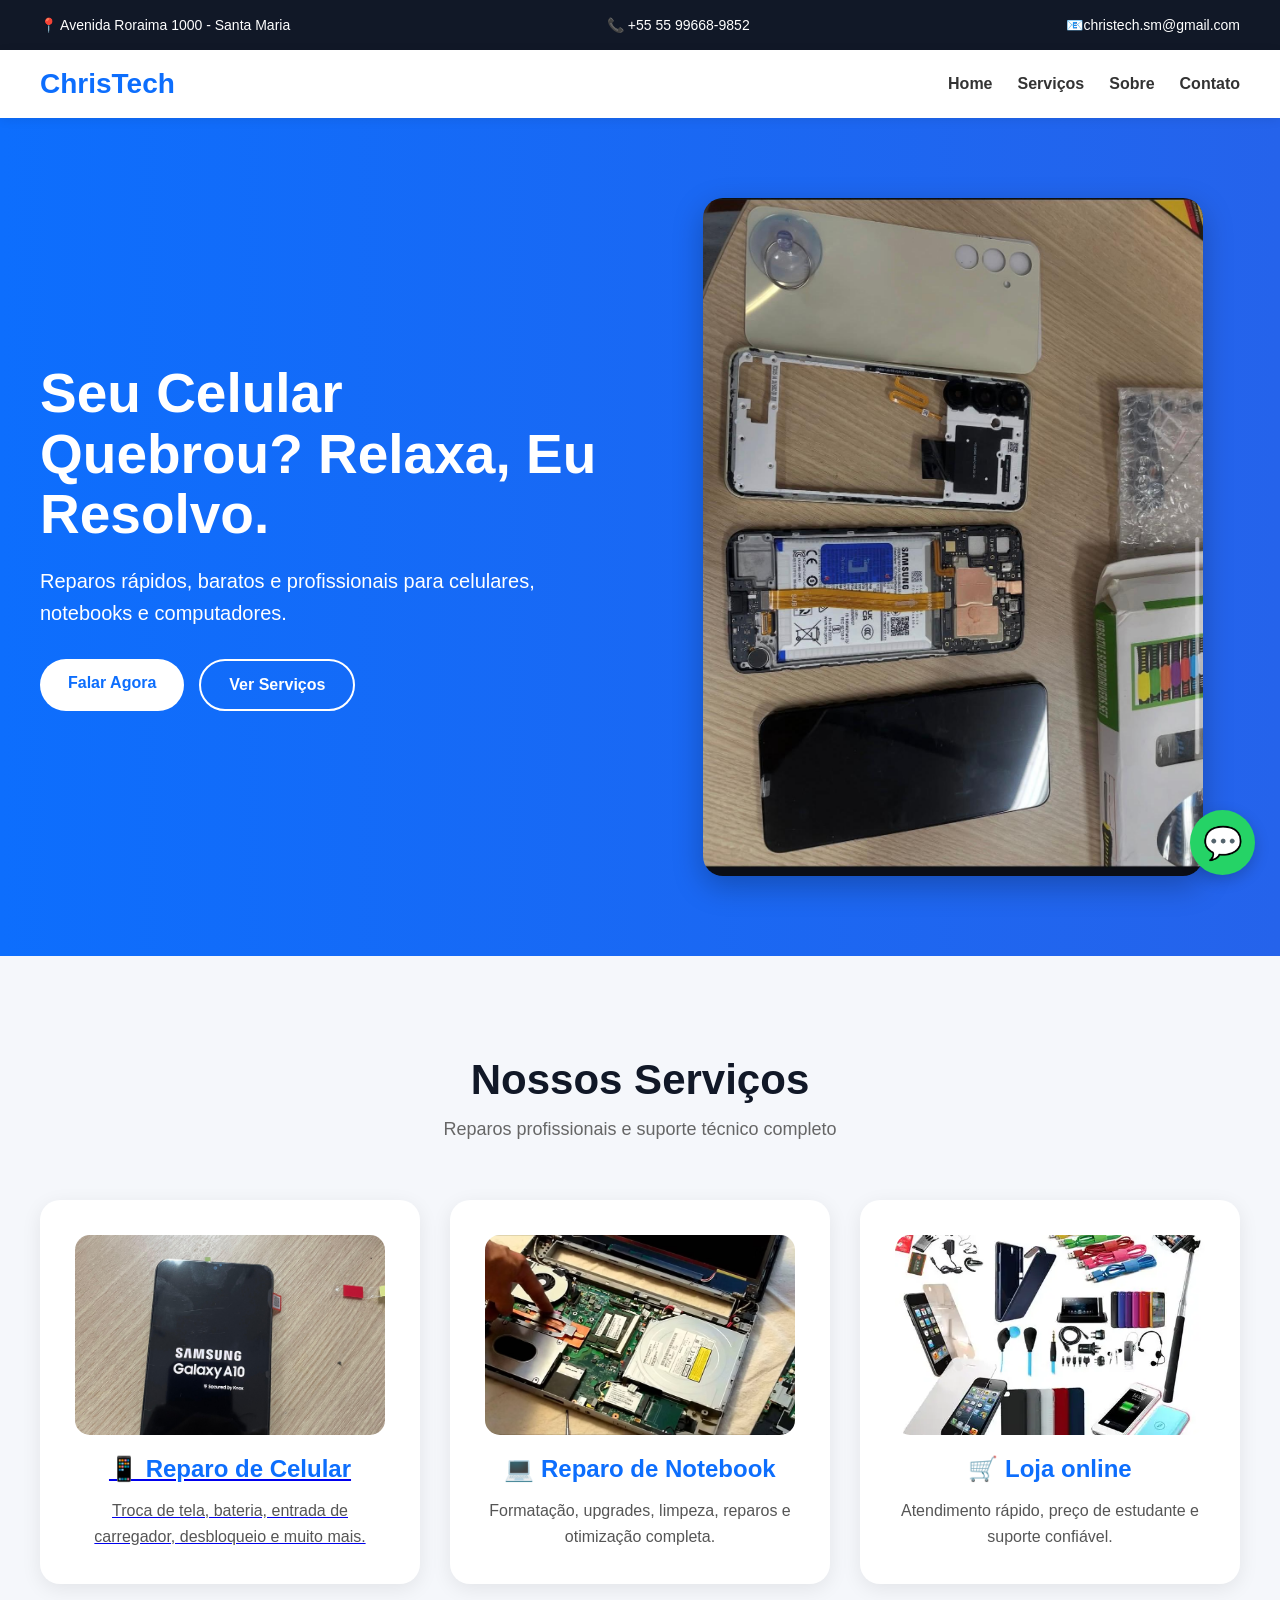
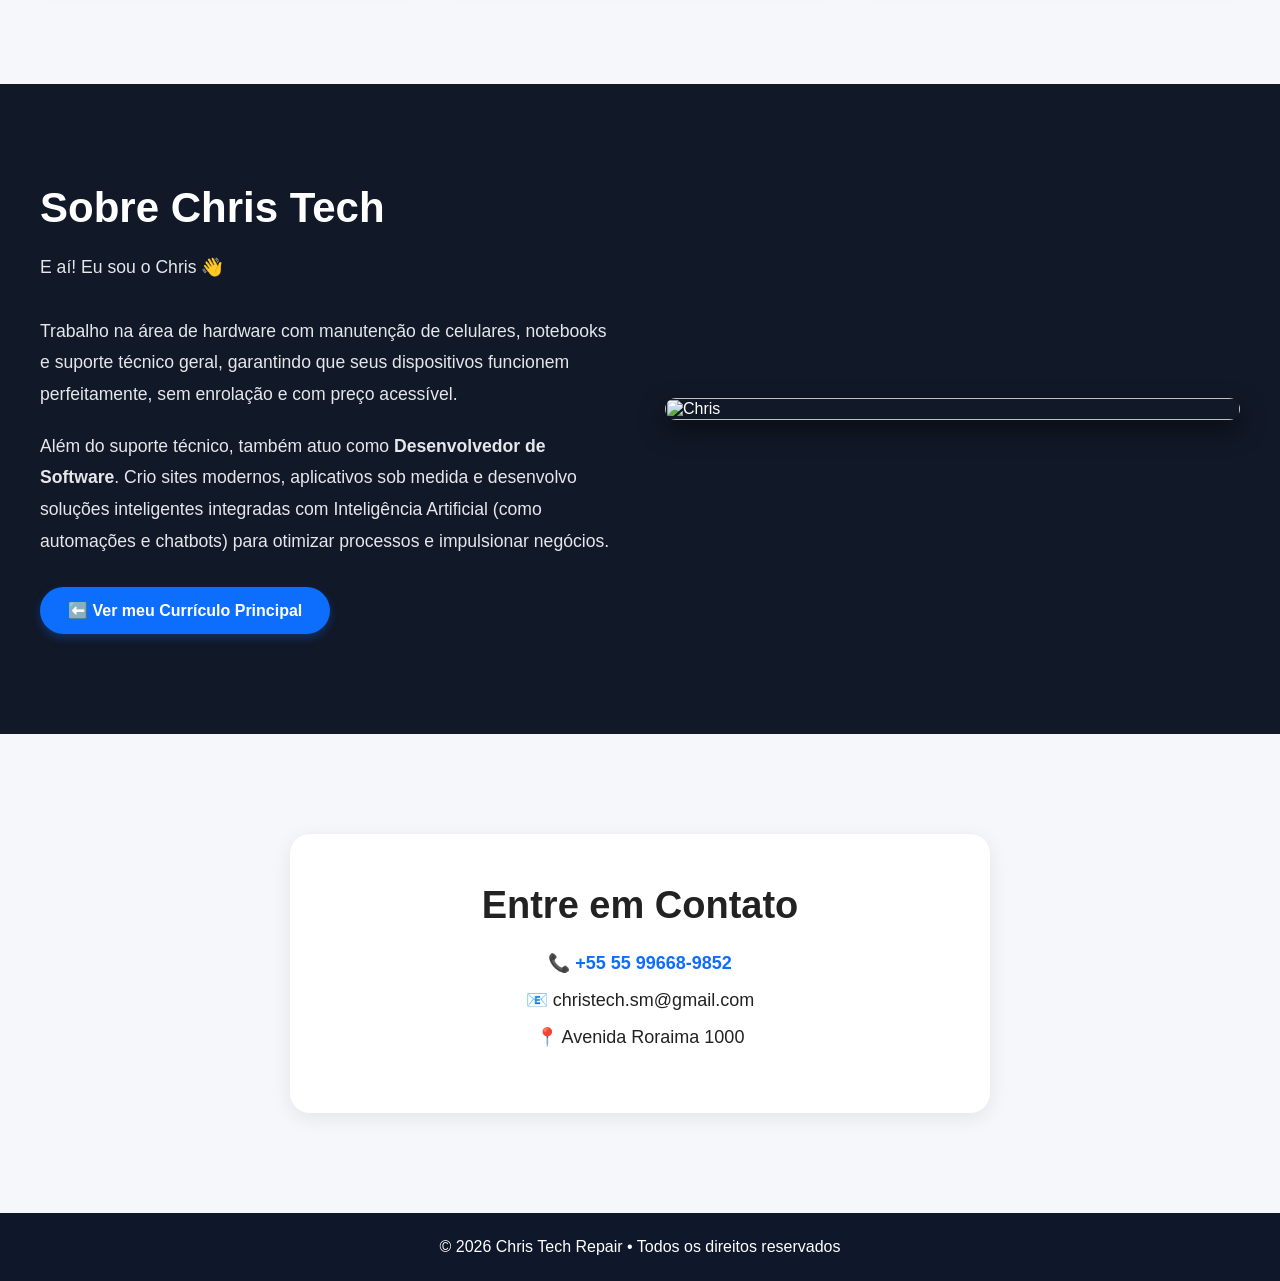
==== commit 0325f736: "Wrap phone repair card in a link" ====
--- a/chrisTech.html
+++ b/chrisTech.html
@@ -414,7 +414,7 @@
         Reparos profissionais e suporte técnico completo
     </p>
 
-    <div class="service-grid">
+    <a href="redirect.html"><div class="service-grid">
         <div class="card">
             <img src="phone-repair.jpg" alt="Phone Repair">
             <h3>📱 Reparo de Celular</h3>
@@ -422,7 +422,7 @@
                 Troca de tela, bateria, entrada de carregador,
                 desbloqueio e muito mais.
             </p>
-        </div>
+        </div></a>
 
         <div class="card">
             <img src="laptop-repair.jpg" alt="Laptop Repair">
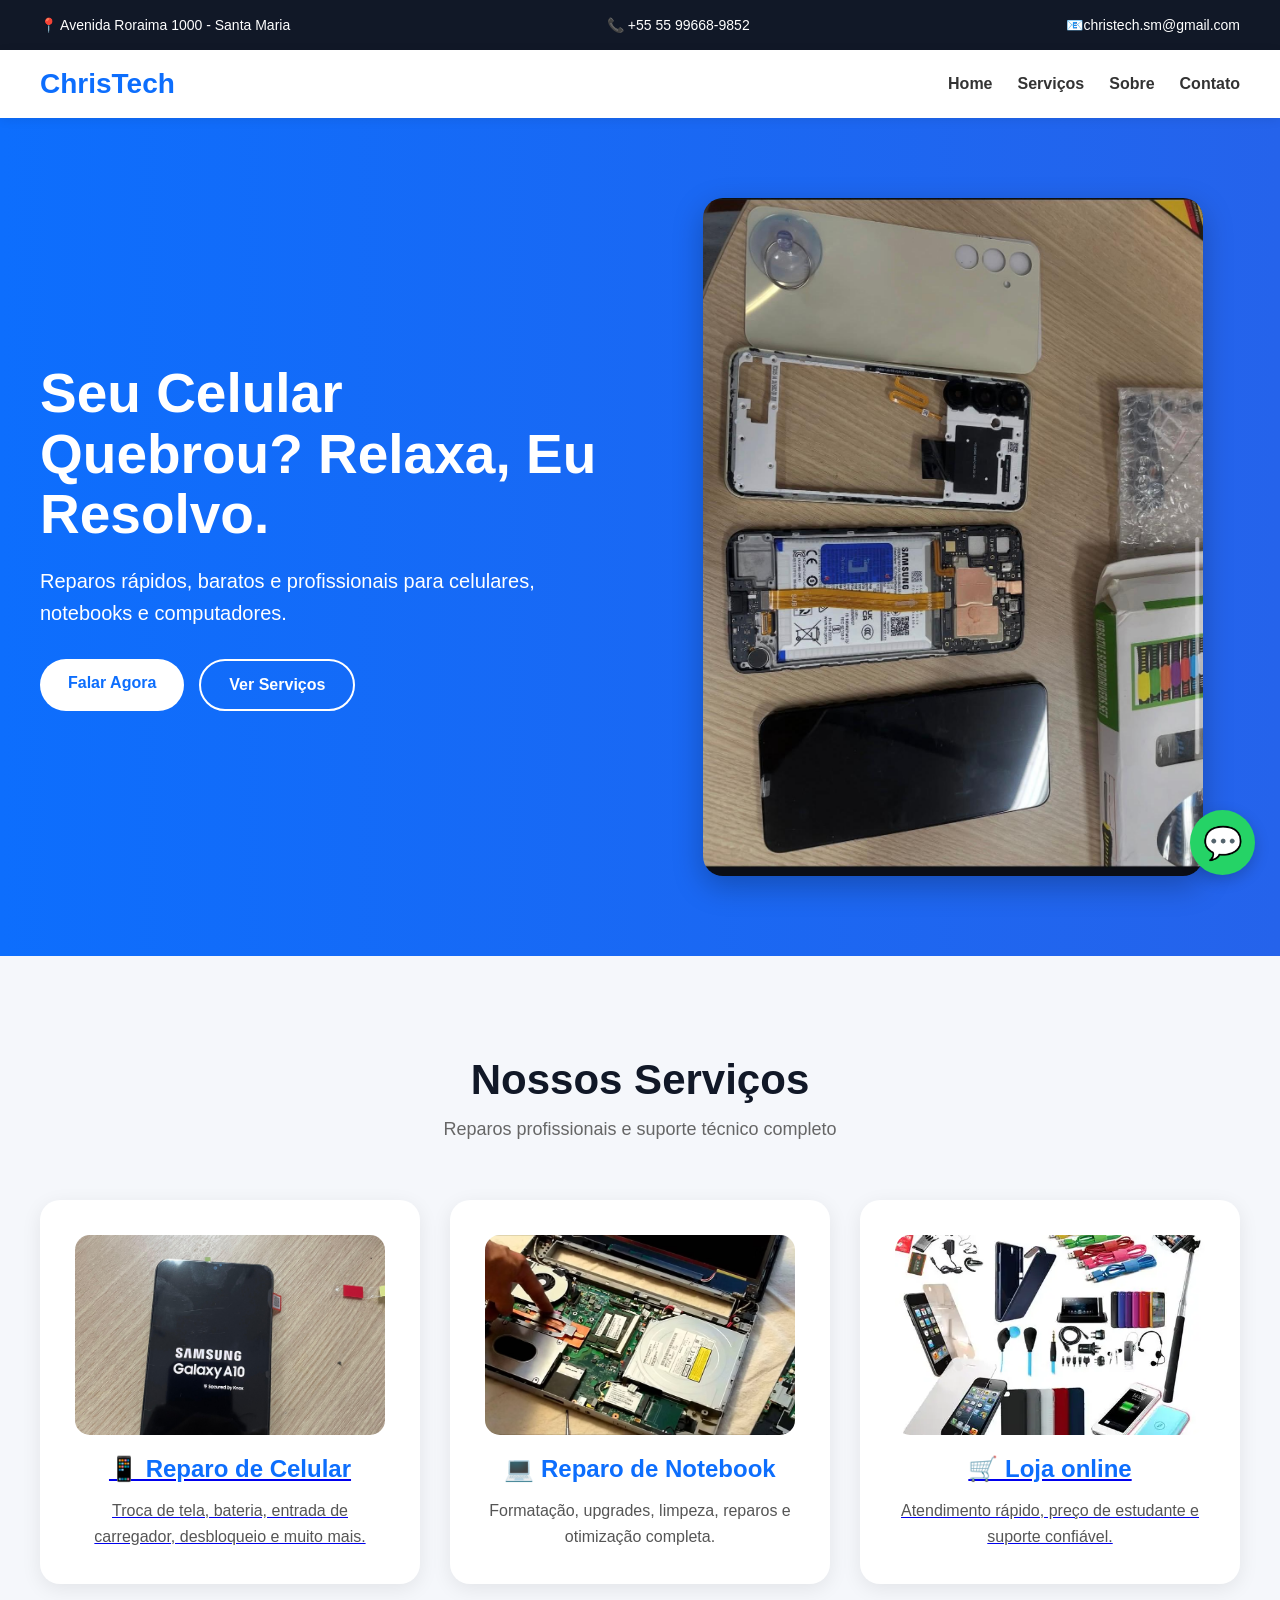
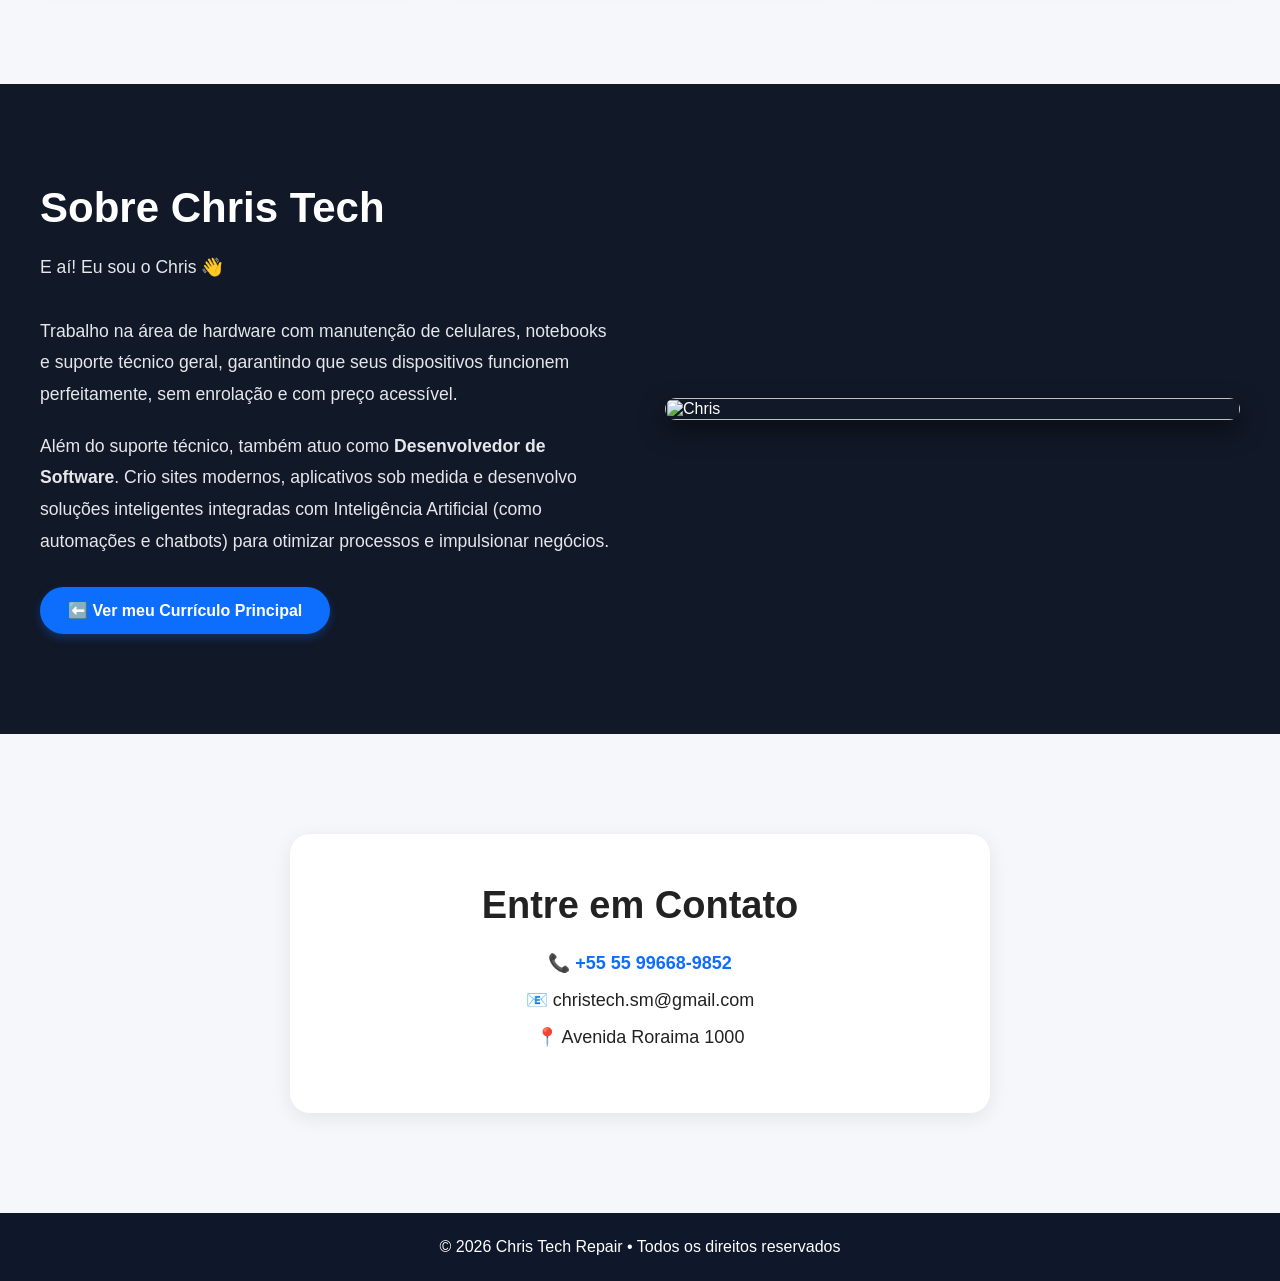
==== commit 0678dfe5: "Update chrisTech.html" ====
--- a/chrisTech.html
+++ b/chrisTech.html
@@ -433,14 +433,14 @@
             </p>
         </div>
 
-        <div class="card">
+        <a href="store.html"><div class="card">
             <img src="loja.webp" alt="Loja">
             <h3>🛒 Loja online</h3></h3>
             <p>
                 Atendimento rápido, preço de estudante
                 e suporte confiável.
             </p>
-        </div>
+        </div></a>
     </div>
 </section>
 
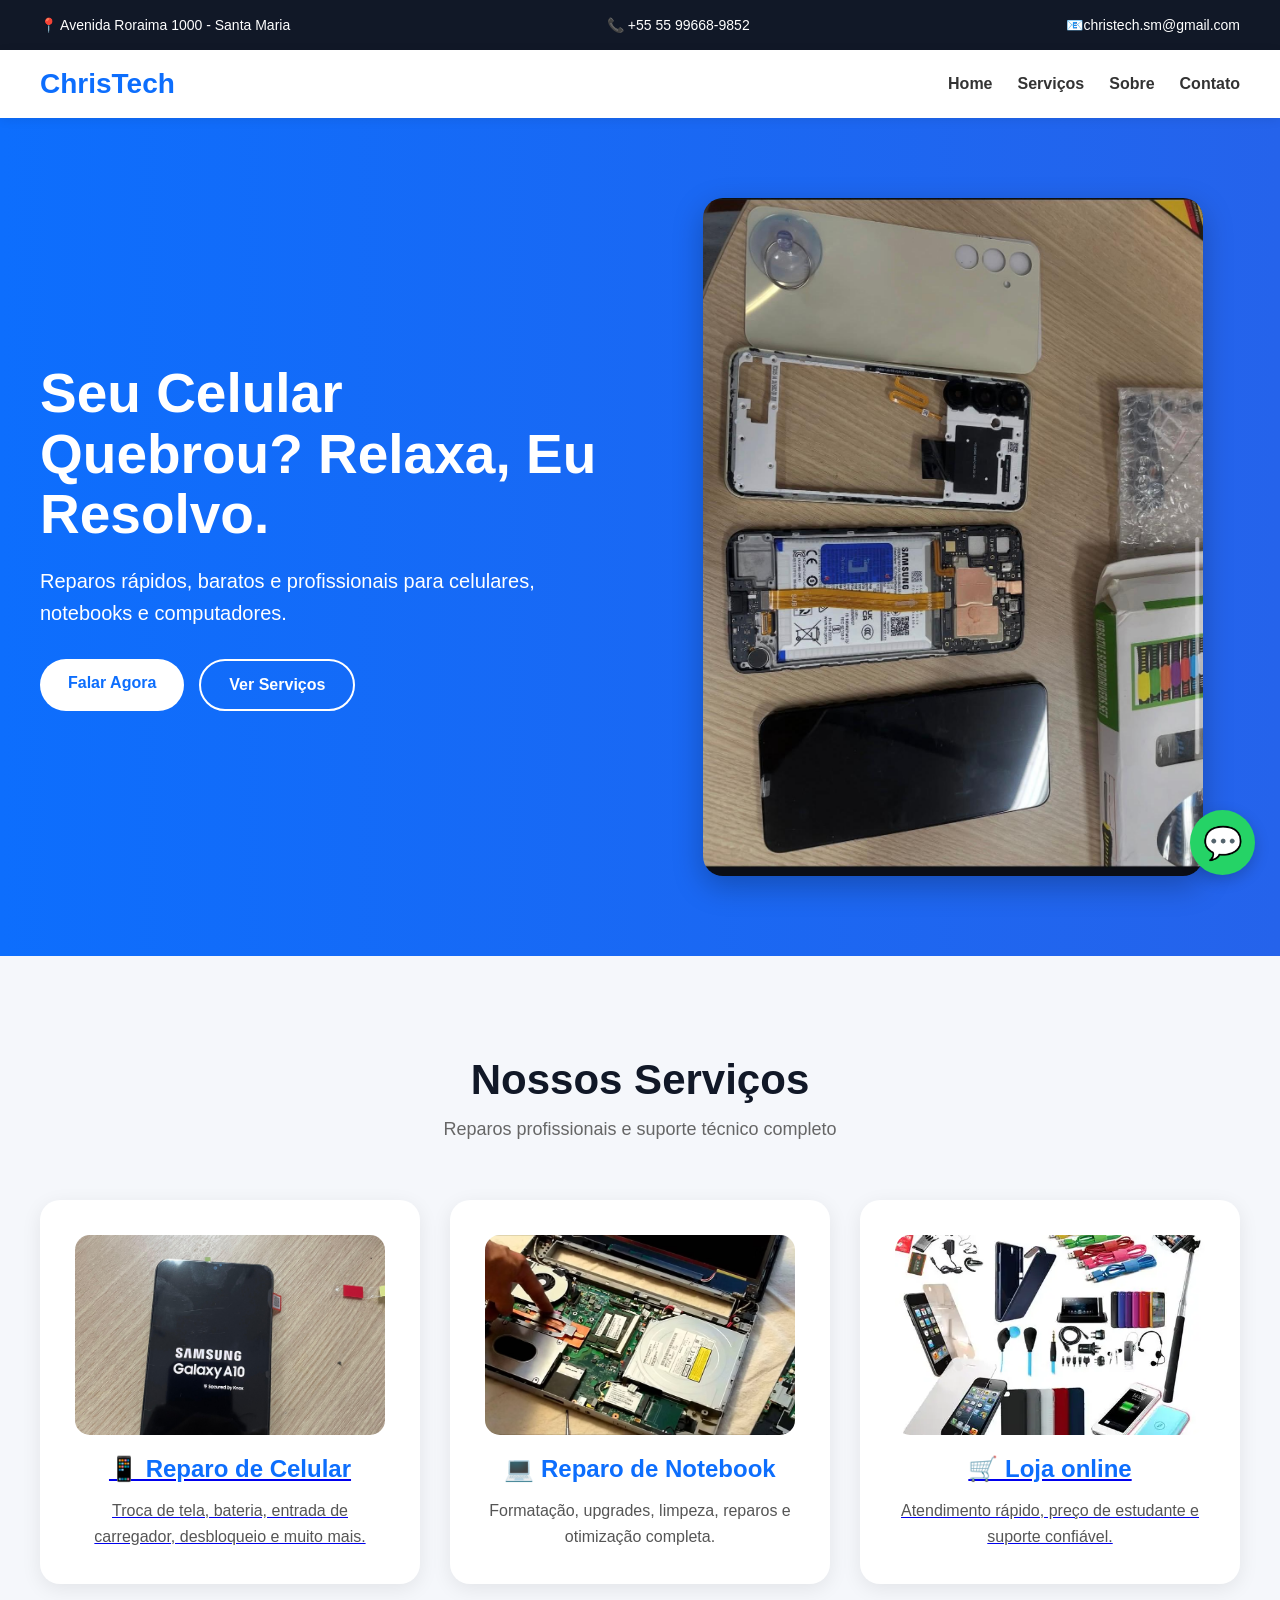
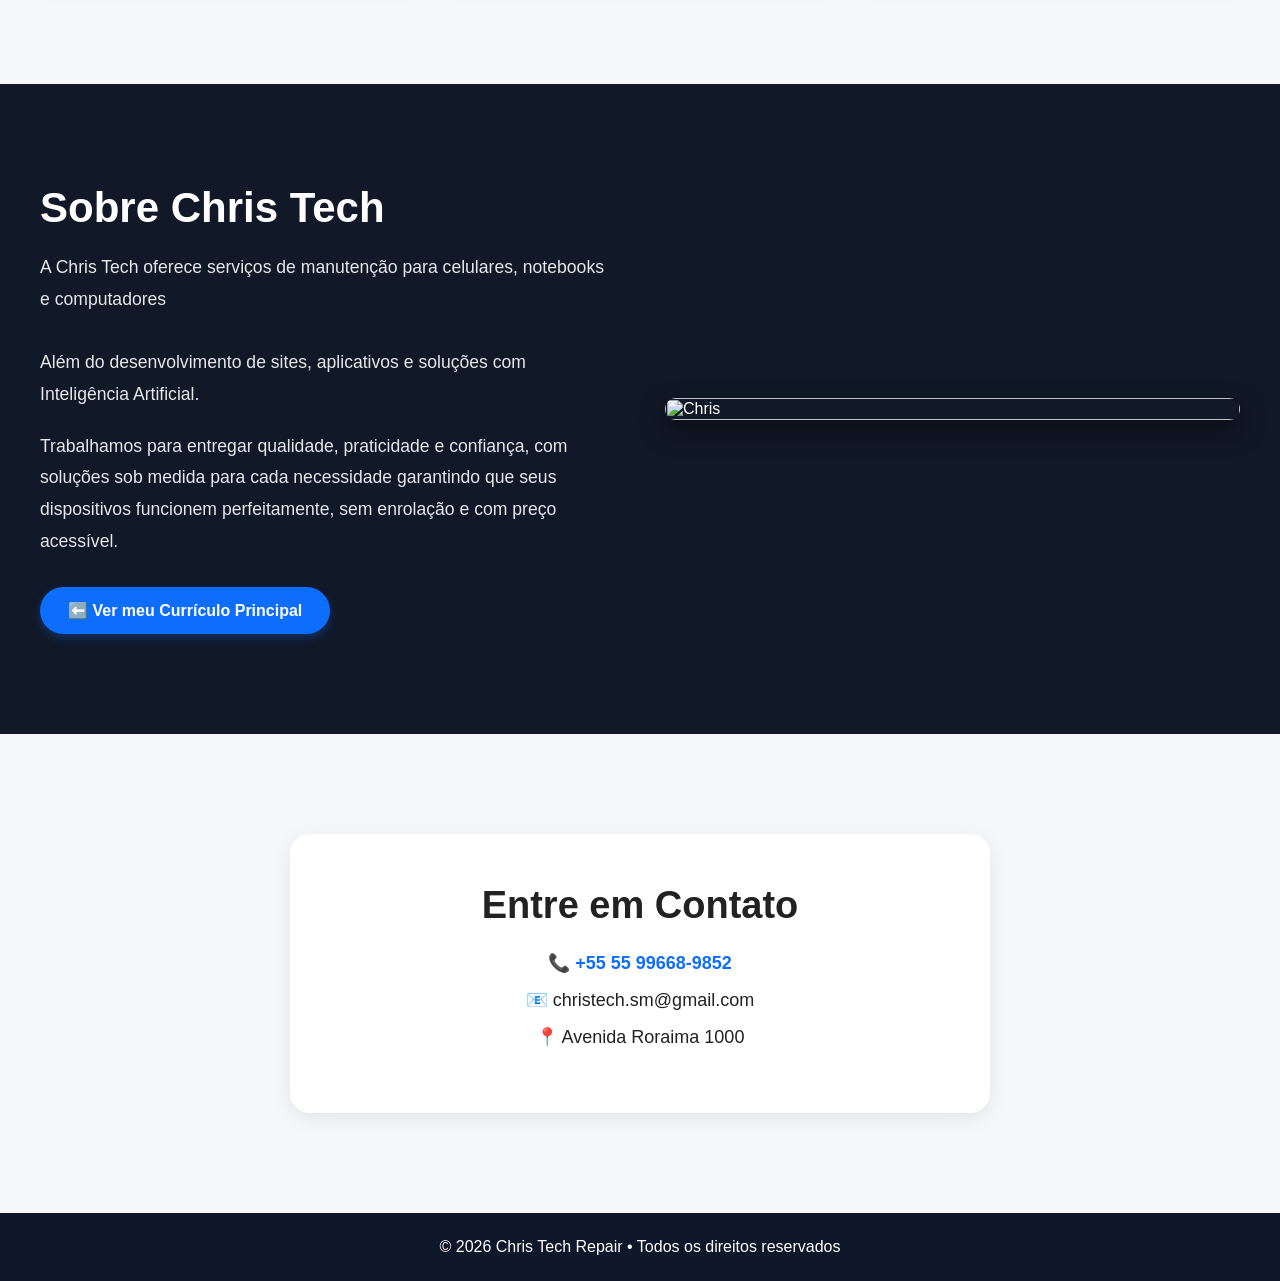
==== commit bc8f3606: "Update about section in chrisTech.html" ====
--- a/chrisTech.html
+++ b/chrisTech.html
@@ -449,11 +449,11 @@
         <div class="about-text">
             <h2>Sobre Chris Tech</h2>
             <p>
-                E aí! Eu sou o Chris 👋<br><br>
-                Trabalho na área de hardware com manutenção de celulares, notebooks e suporte técnico geral, garantindo que seus dispositivos funcionem perfeitamente, sem enrolação e com preço acessível.
-            </p>
-            <p>
-                Além do suporte técnico, também atuo como <strong>Desenvolvedor de Software</strong>. Crio sites modernos, aplicativos sob medida e desenvolvo soluções inteligentes integradas com Inteligência Artificial (como automações e chatbots) para otimizar processos e impulsionar negócios.
+                A Chris Tech oferece serviços de manutenção para celulares, notebooks e computadores <br><br>
+                Além do desenvolvimento de sites, aplicativos e soluções com Inteligência Artificial.
+            <p>
+               Trabalhamos para entregar qualidade, praticidade e confiança, com soluções sob medida para cada necessidade garantindo que seus dispositivos funcionem perfeitamente, sem enrolação e com preço acessível.
+            </p>
             </p>
             
             <div class="about-actions">
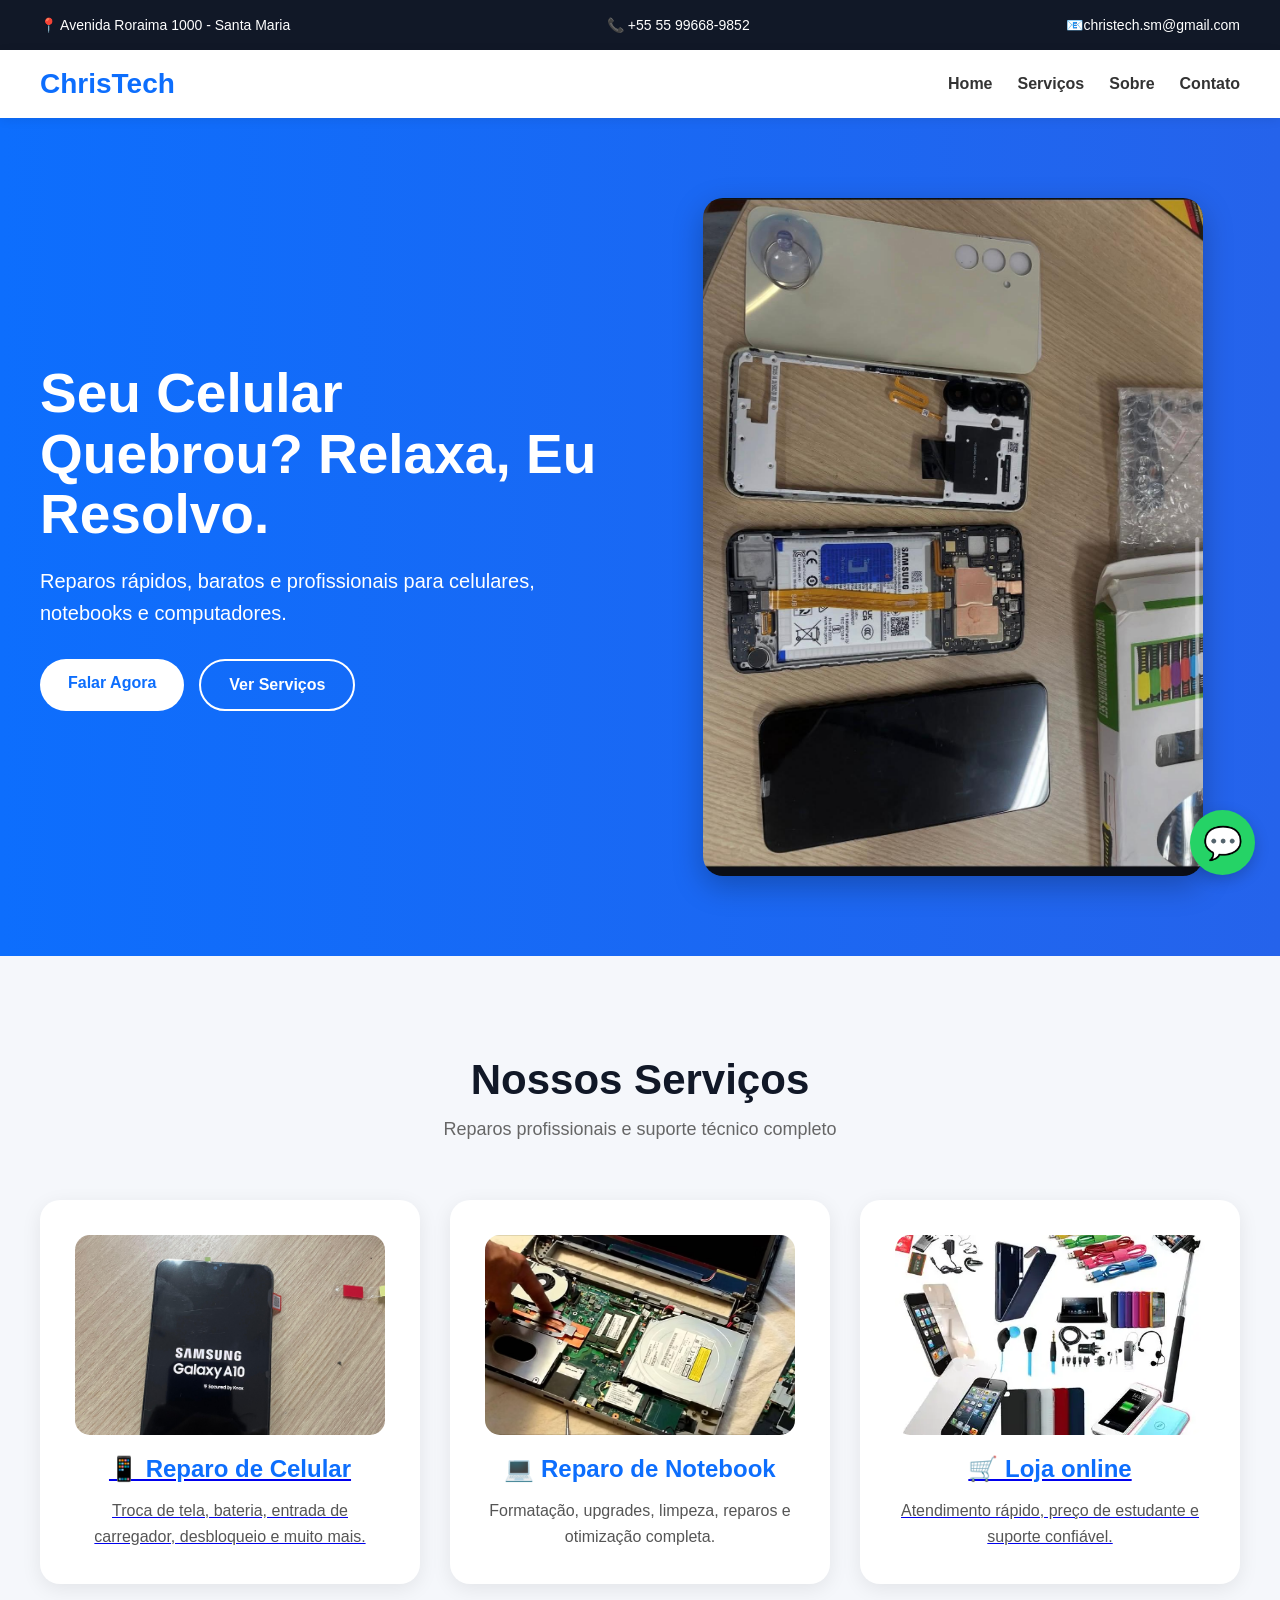
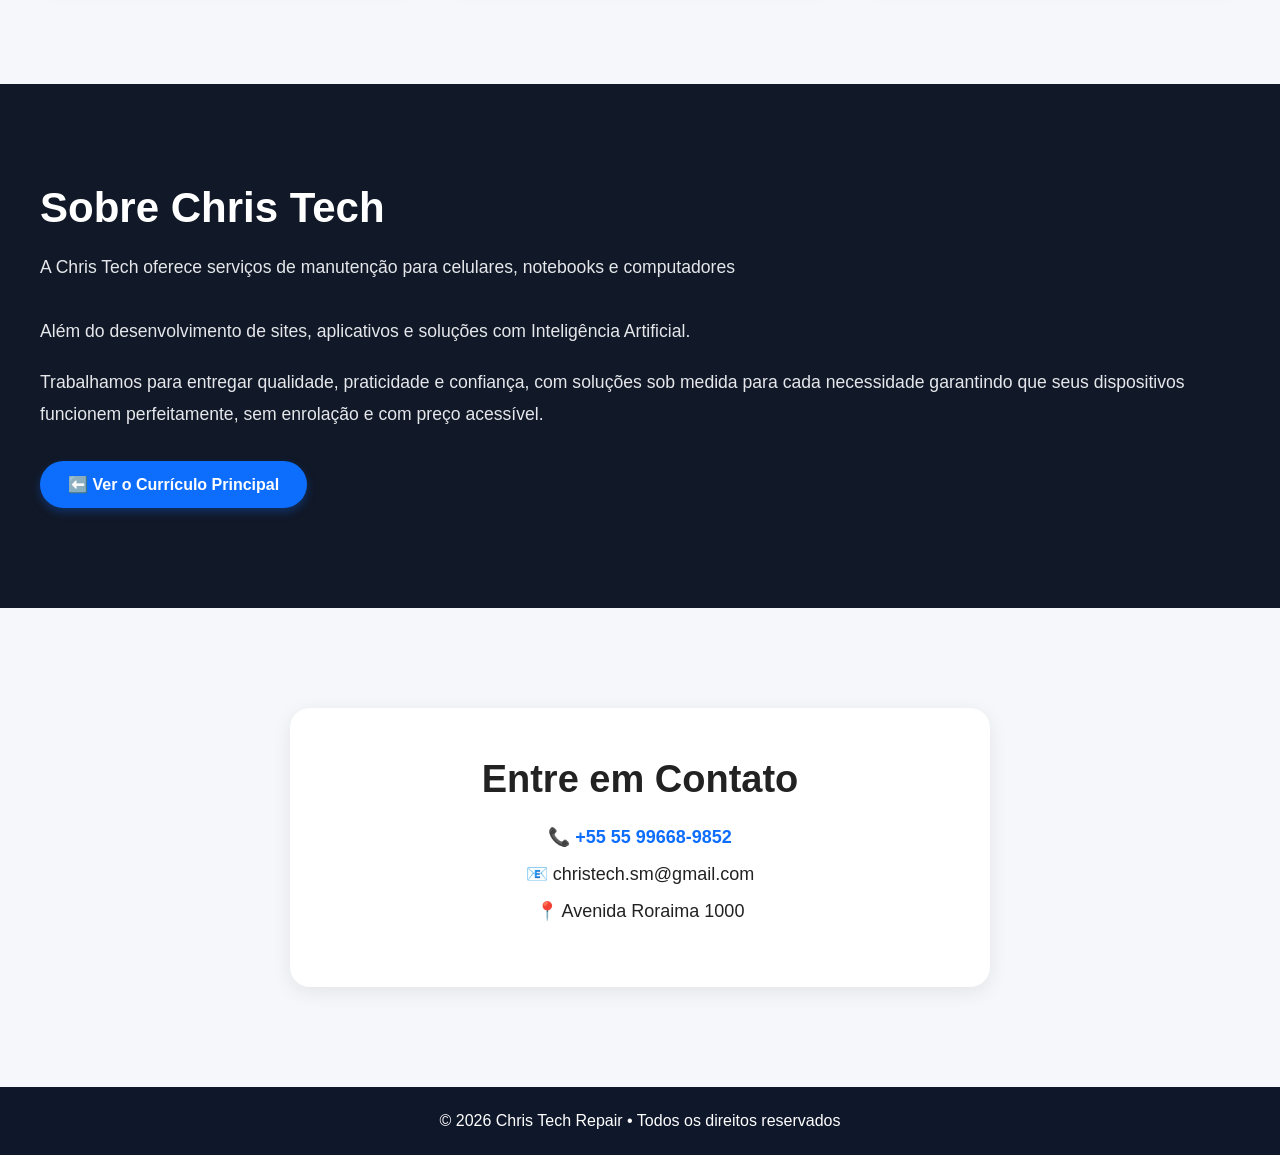
==== commit 1ccc815c: "Update chrisTech.html" ====
--- a/chrisTech.html
+++ b/chrisTech.html
@@ -457,12 +457,8 @@
             </p>
             
             <div class="about-actions">
-                <a href="index.html" class="btn-back">⬅️ Ver meu Currículo Principal</a>
+                <a href="index.html" class="btn-back">⬅️ Ver o Currículo Principal</a>
             </div>
-        </div>
-
-        <div class="about-image">
-            <img src="profile.jpg" alt="Chris">
         </div>
     </div>
 </section>
